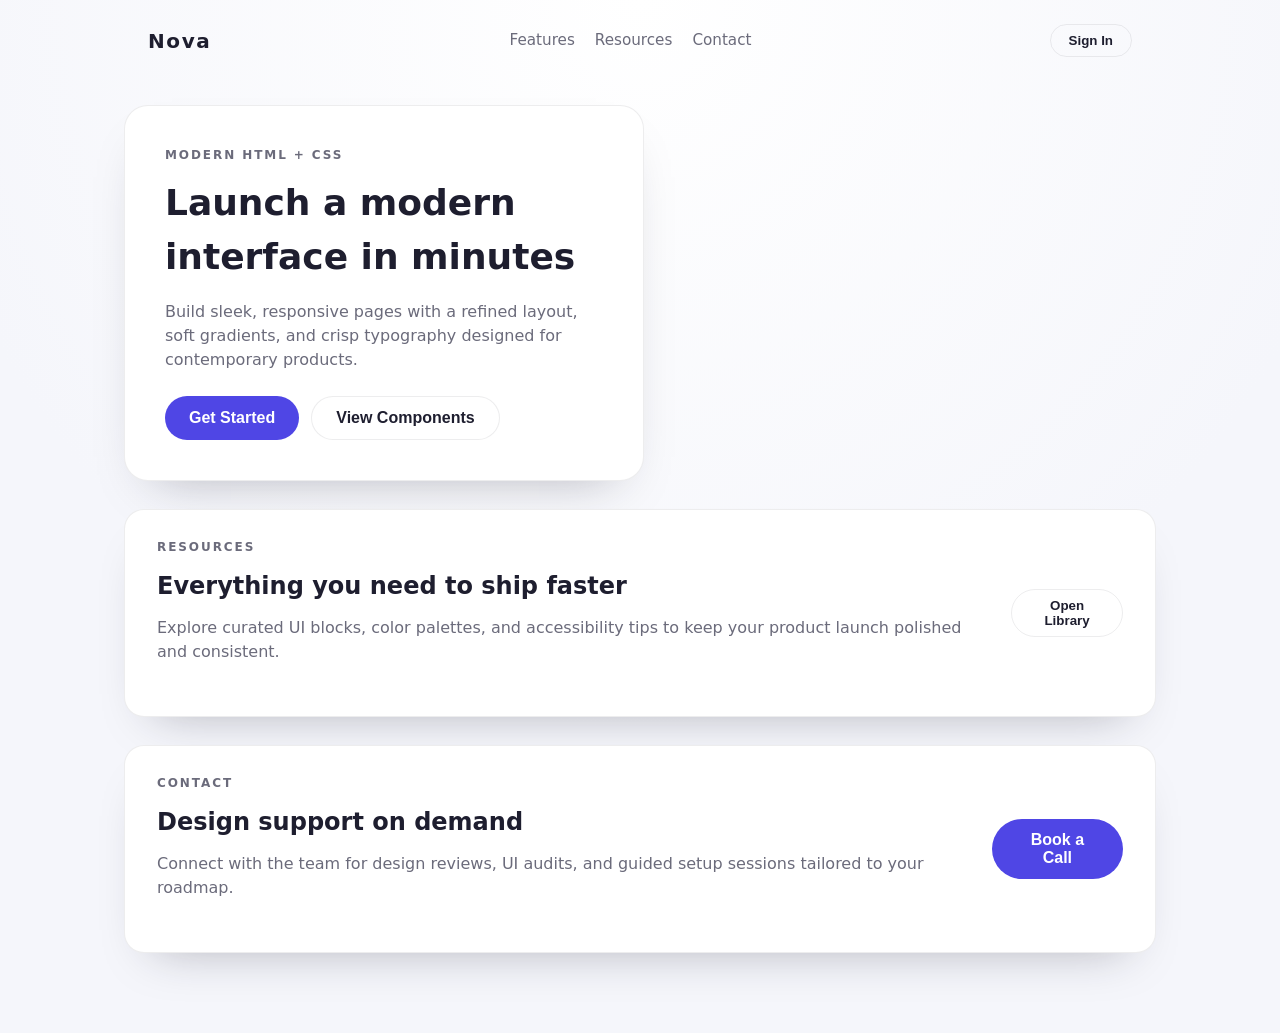
==== index.html @ 377377a6 "Add content sections for preview" ====
<!doctype html>
<html lang="en">
  <head>
    <meta charset="utf-8" />
    <meta name="viewport" content="width=device-width, initial-scale=1" />
    <title>Simple Starter</title>
    <link rel="stylesheet" href="styles.css" />
  </head>
  <body>
    <header class="site-header">
      <div class="logo">Nova</div>
      <nav class="nav-links">
        <a href="#features">Features</a>
        <a href="#resources">Resources</a>
        <a href="#contact">Contact</a>
      </nav>
      <button class="ghost">Sign In</button>
    </header>
    <main class="page">
      <section class="card hero" id="features">
        <p class="eyebrow">Modern HTML + CSS</p>
        <h1>Launch a modern interface in minutes</h1>
        <p>
          Build sleek, responsive pages with a refined layout, soft gradients,
          and crisp typography designed for contemporary products.
        </p>
        <div class="actions">
          <button class="primary">Get Started</button>
          <button class="secondary">View Components</button>
        </div>
      </section>
      <section class="panel" id="resources">
        <div>
          <p class="eyebrow">Resources</p>
          <h2>Everything you need to ship faster</h2>
          <p>
            Explore curated UI blocks, color palettes, and accessibility tips
            to keep your product launch polished and consistent.
          </p>
        </div>
        <button class="ghost">Open Library</button>
      </section>
      <section class="panel" id="contact">
        <div>
          <p class="eyebrow">Contact</p>
          <h2>Design support on demand</h2>
          <p>
            Connect with the team for design reviews, UI audits, and guided
            setup sessions tailored to your roadmap.
          </p>
        </div>
        <button class="primary">Book a Call</button>
      </section>
    </main>
  </body>
</html>
---- styles.css ----
:root {
  color-scheme: light;
  font-family: "Inter", "Segoe UI", system-ui, sans-serif;
  line-height: 1.5;
  font-weight: 400;
  --page-bg: #f5f6fb;
  --card-bg: #ffffff;
  --text-color: #1e1e2f;
  --muted-color: #6b6b7b;
  --accent-color: #4f46e5;
  --accent-hover: #4338ca;
  --border-color: rgba(30, 30, 47, 0.08);
  --shadow: 0 24px 50px -30px rgba(30, 30, 47, 0.35);
}

* {
  box-sizing: border-box;
  margin: 0;
  padding: 0;
}

body {
  min-height: 100vh;
  background: radial-gradient(circle at top, #ffffff 0%, var(--page-bg) 60%);
  color: var(--text-color);
}

.site-header {
  display: flex;
  align-items: center;
  justify-content: space-between;
  gap: 24px;
  padding: 24px 48px 0;
  max-width: 1080px;
  margin: 0 auto;
}

.logo {
  font-size: 1.25rem;
  font-weight: 700;
  letter-spacing: 0.08em;
}

.nav-links {
  display: flex;
  gap: 20px;
  font-size: 0.95rem;
  color: var(--muted-color);
}

.nav-links a {
  text-decoration: none;
  color: inherit;
  font-weight: 500;
  position: relative;
}

.nav-links a::after {
  content: "";
  position: absolute;
  left: 0;
  bottom: -6px;
  width: 0;
  height: 2px;
  background: var(--accent-color);
  transition: width 0.2s ease;
}

.nav-links a:hover::after,
.nav-links a:focus-visible::after {
  width: 100%;
}

.ghost {
  border: 1px solid var(--border-color);
  background: transparent;
  color: var(--text-color);
  padding: 8px 18px;
  border-radius: 999px;
  font-weight: 600;
  cursor: pointer;
}

.page {
  min-height: calc(100vh - 96px);
  display: flex;
  flex-direction: column;
  gap: 28px;
  max-width: 1080px;
  margin: 0 auto;
  padding: 48px 24px 80px;
}

.card {
  max-width: 520px;
  background: var(--card-bg);
  border-radius: 24px;
  padding: 40px;
  box-shadow: var(--shadow);
  text-align: left;
  border: 1px solid var(--border-color);
}

.hero {
  width: min(100%, 620px);
}

.eyebrow {
  text-transform: uppercase;
  letter-spacing: 0.16em;
  font-size: 0.75rem;
  font-weight: 600;
  color: var(--muted-color);
  margin-bottom: 12px;
}

h1 {
  font-size: 2.25rem;
  margin-bottom: 16px;
}

p {
  color: var(--muted-color);
  margin-bottom: 24px;
  font-size: 1rem;
}

.actions {
  display: flex;
  flex-wrap: wrap;
  gap: 12px;
}

.primary {
  border: none;
  background: var(--accent-color);
  color: #fff;
  font-size: 1rem;
  font-weight: 600;
  padding: 12px 24px;
  border-radius: 999px;
  cursor: pointer;
  transition: transform 0.2s ease, background 0.2s ease;
}

.primary:hover {
  background: var(--accent-hover);
  transform: translateY(-1px);
}

.primary:focus-visible {
  outline: 3px solid rgba(79, 70, 229, 0.3);
  outline-offset: 2px;
}

.secondary {
  border: 1px solid var(--border-color);
  background: #fff;
  color: var(--text-color);
  font-size: 1rem;
  font-weight: 600;
  padding: 12px 24px;
  border-radius: 999px;
  cursor: pointer;
}

.panel {
  border: 1px solid var(--border-color);
  border-radius: 20px;
  padding: 28px 32px;
  background: #ffffff;
  display: flex;
  align-items: center;
  justify-content: space-between;
  gap: 24px;
  box-shadow: var(--shadow);
}

.panel h2 {
  font-size: 1.5rem;
  margin-bottom: 12px;
}

@media (max-width: 720px) {
  .site-header {
    flex-direction: column;
    align-items: flex-start;
    padding: 24px;
  }

  .nav-links {
    flex-wrap: wrap;
  }

  .panel {
    flex-direction: column;
    align-items: flex-start;
  }
}
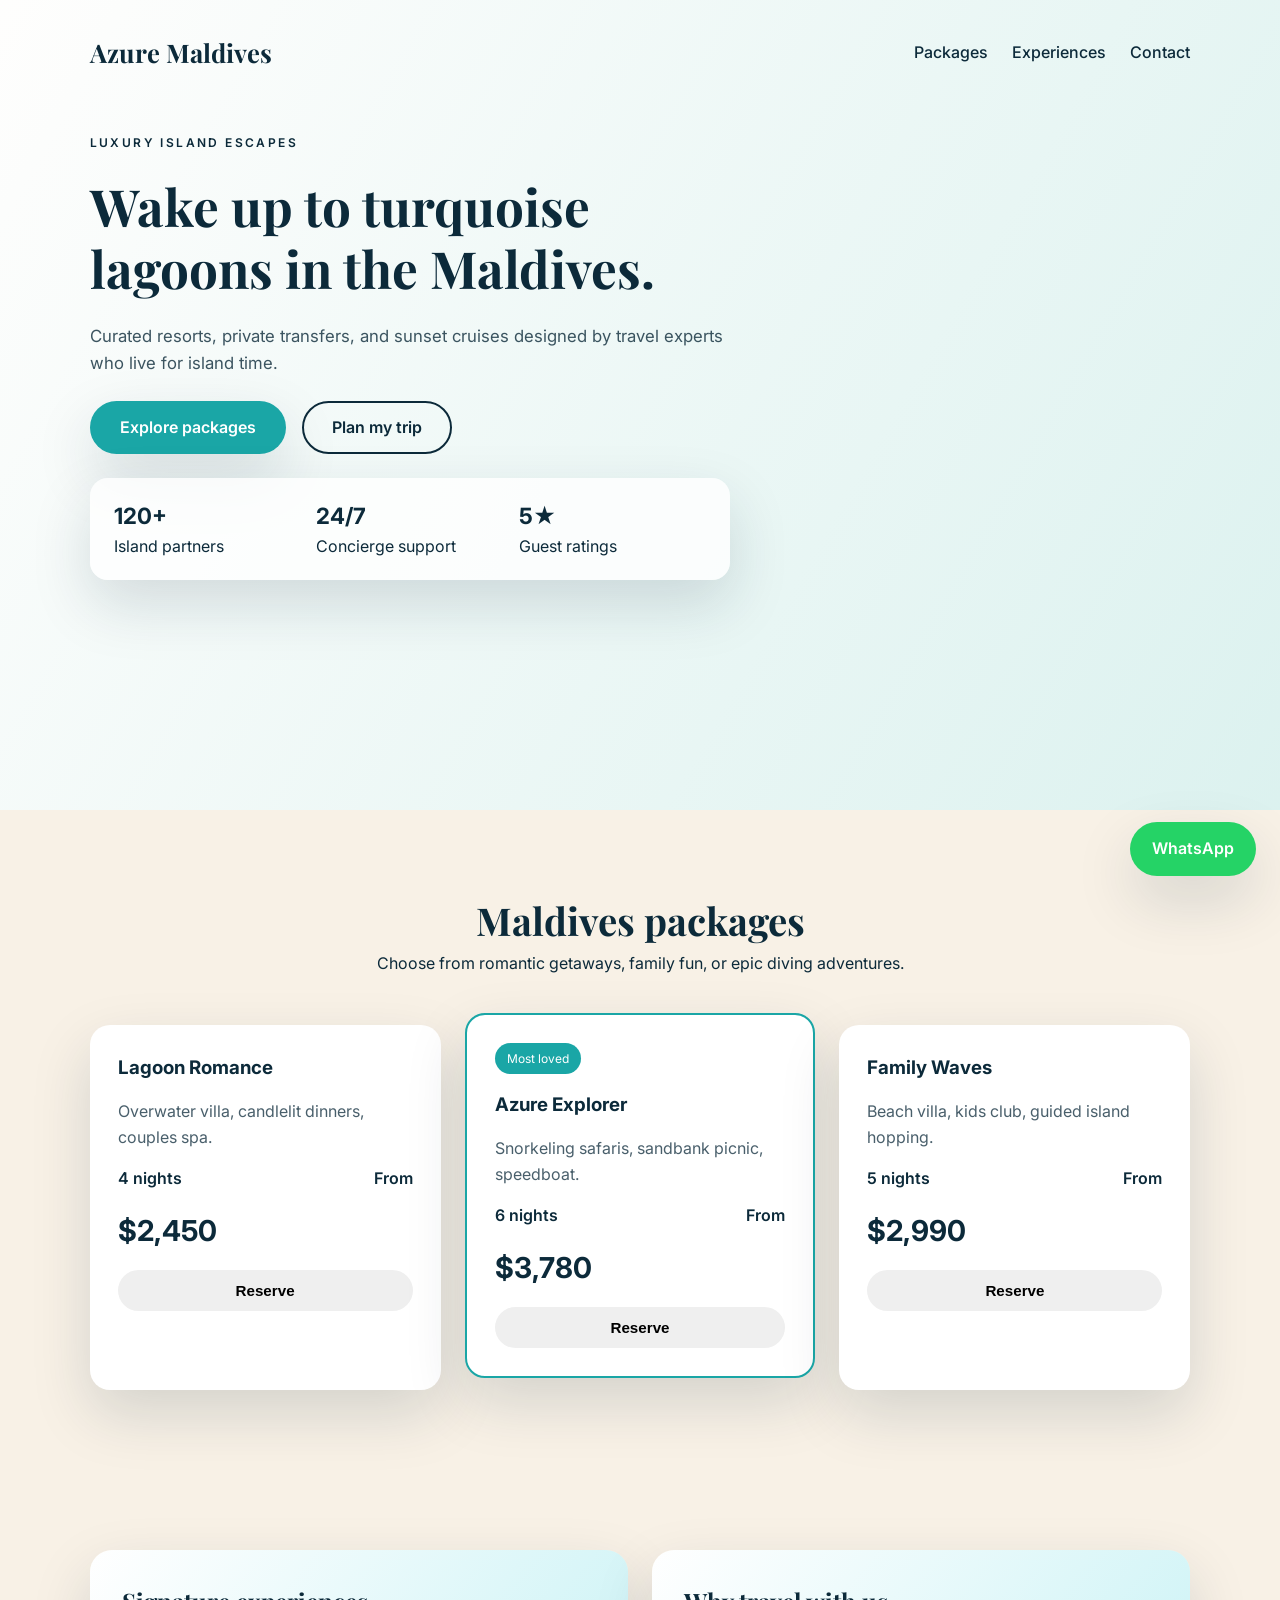
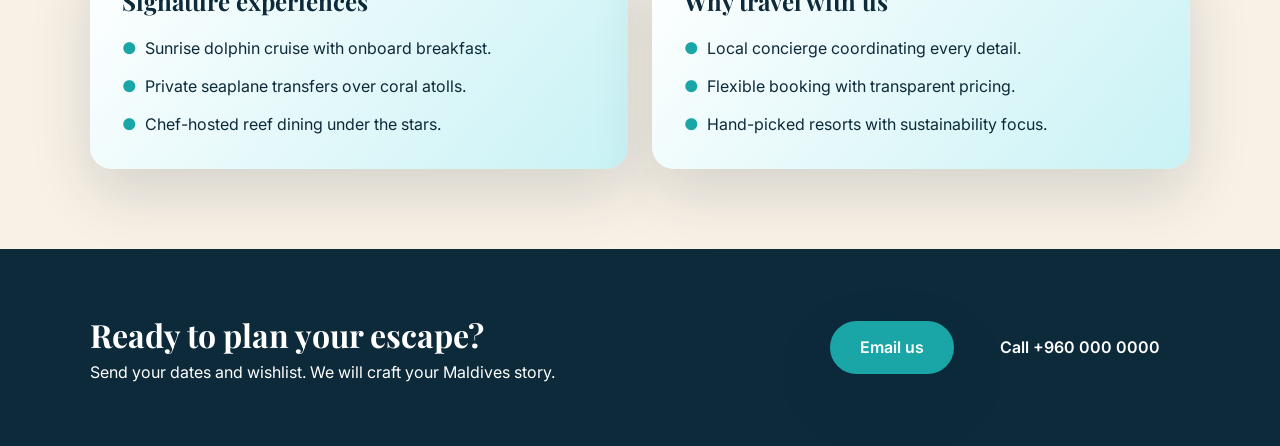
==== commit fea70b35: "Add Maldives travel landing page" ====
--- a/index.html
+++ b/index.html
@@ -1,56 +1,135 @@
 <!doctype html>
 <html lang="en">
   <head>
-    <meta charset="utf-8" />
-    <meta name="viewport" content="width=device-width, initial-scale=1" />
-    <title>Simple Starter</title>
-    <link rel="stylesheet" href="styles.css" />
+    <meta charset="UTF-8" />
+    <meta name="viewport" content="width=device-width, initial-scale=1.0" />
+    <title>Azure Maldives Travel</title>
+    <link rel="stylesheet" href="style.css" />
+    <link rel="preconnect" href="https://fonts.googleapis.com" />
+    <link rel="preconnect" href="https://fonts.gstatic.com" crossorigin />
+    <link
+      href="https://fonts.googleapis.com/css2?family=Playfair+Display:wght@500;600;700&family=Inter:wght@300;400;500;600&display=swap"
+      rel="stylesheet"
+    />
   </head>
   <body>
-    <header class="site-header">
-      <div class="logo">Nova</div>
-      <nav class="nav-links">
-        <a href="#features">Features</a>
-        <a href="#resources">Resources</a>
-        <a href="#contact">Contact</a>
+    <header class="hero">
+      <nav class="nav">
+        <div class="brand">Azure Maldives</div>
+        <div class="nav-links">
+          <a href="#packages">Packages</a>
+          <a href="#experiences">Experiences</a>
+          <a href="#contact">Contact</a>
+        </div>
       </nav>
-      <button class="ghost">Sign In</button>
+      <div class="hero-content">
+        <p class="eyebrow">Luxury island escapes</p>
+        <h1>Wake up to turquoise lagoons in the Maldives.</h1>
+        <p class="hero-copy">
+          Curated resorts, private transfers, and sunset cruises designed by travel
+          experts who live for island time.
+        </p>
+        <div class="hero-actions">
+          <a class="button primary" href="#packages">Explore packages</a>
+          <a class="button ghost" href="#contact">Plan my trip</a>
+        </div>
+        <div class="hero-highlights">
+          <div>
+            <span>120+</span>
+            <p>Island partners</p>
+          </div>
+          <div>
+            <span>24/7</span>
+            <p>Concierge support</p>
+          </div>
+          <div>
+            <span>5★</span>
+            <p>Guest ratings</p>
+          </div>
+        </div>
+      </div>
     </header>
-    <main class="page">
-      <section class="card hero" id="features">
-        <p class="eyebrow">Modern HTML + CSS</p>
-        <h1>Launch a modern interface in minutes</h1>
-        <p>
-          Build sleek, responsive pages with a refined layout, soft gradients,
-          and crisp typography designed for contemporary products.
-        </p>
-        <div class="actions">
-          <button class="primary">Get Started</button>
-          <button class="secondary">View Components</button>
+
+    <main>
+      <section id="packages" class="section packages">
+        <div class="section-heading">
+          <h2>Maldives packages</h2>
+          <p>Choose from romantic getaways, family fun, or epic diving adventures.</p>
+        </div>
+        <div class="package-grid">
+          <article class="package-card">
+            <h3>Lagoon Romance</h3>
+            <p class="package-desc">Overwater villa, candlelit dinners, couples spa.</p>
+            <div class="package-meta">
+              <span>4 nights</span>
+              <span>From</span>
+            </div>
+            <div class="package-price">$2,450</div>
+            <button class="button small">Reserve</button>
+          </article>
+          <article class="package-card featured">
+            <div class="badge">Most loved</div>
+            <h3>Azure Explorer</h3>
+            <p class="package-desc">Snorkeling safaris, sandbank picnic, speedboat.</p>
+            <div class="package-meta">
+              <span>6 nights</span>
+              <span>From</span>
+            </div>
+            <div class="package-price">$3,780</div>
+            <button class="button small">Reserve</button>
+          </article>
+          <article class="package-card">
+            <h3>Family Waves</h3>
+            <p class="package-desc">Beach villa, kids club, guided island hopping.</p>
+            <div class="package-meta">
+              <span>5 nights</span>
+              <span>From</span>
+            </div>
+            <div class="package-price">$2,990</div>
+            <button class="button small">Reserve</button>
+          </article>
         </div>
       </section>
-      <section class="panel" id="resources">
-        <div>
-          <p class="eyebrow">Resources</p>
-          <h2>Everything you need to ship faster</h2>
-          <p>
-            Explore curated UI blocks, color palettes, and accessibility tips
-            to keep your product launch polished and consistent.
-          </p>
+
+      <section id="experiences" class="section experiences">
+        <div class="experience-card">
+          <h2>Signature experiences</h2>
+          <ul>
+            <li>Sunrise dolphin cruise with onboard breakfast.</li>
+            <li>Private seaplane transfers over coral atolls.</li>
+            <li>Chef-hosted reef dining under the stars.</li>
+          </ul>
         </div>
-        <button class="ghost">Open Library</button>
-      </section>
-      <section class="panel" id="contact">
-        <div>
-          <p class="eyebrow">Contact</p>
-          <h2>Design support on demand</h2>
-          <p>
-            Connect with the team for design reviews, UI audits, and guided
-            setup sessions tailored to your roadmap.
-          </p>
+        <div class="experience-card">
+          <h2>Why travel with us</h2>
+          <ul>
+            <li>Local concierge coordinating every detail.</li>
+            <li>Flexible booking with transparent pricing.</li>
+            <li>Hand-picked resorts with sustainability focus.</li>
+          </ul>
         </div>
-        <button class="primary">Book a Call</button>
       </section>
     </main>
+
+    <footer id="contact" class="footer">
+      <div>
+        <h2>Ready to plan your escape?</h2>
+        <p>Send your dates and wishlist. We will craft your Maldives story.</p>
+      </div>
+      <div class="footer-actions">
+        <a class="button primary" href="mailto:hello@azuremaldives.com">Email us</a>
+        <a class="button ghost" href="tel:+9600000000">Call +960 000 0000</a>
+      </div>
+    </footer>
+
+    <a
+      class="whatsapp"
+      href="https://wa.me/9600000000"
+      target="_blank"
+      rel="noreferrer"
+      aria-label="Chat on WhatsApp"
+    >
+      WhatsApp
+    </a>
   </body>
 </html>
--- a/style.css
+++ b/style.css
@@ -0,0 +1,296 @@
+:root {
+  color-scheme: light;
+  --navy: #0c2a3a;
+  --teal: #1aa6a6;
+  --aqua: #c9f2f5;
+  --sand: #f8f1e6;
+  --white: #ffffff;
+  --shadow: 0 24px 60px rgba(12, 42, 58, 0.15);
+}
+
+* {
+  box-sizing: border-box;
+  margin: 0;
+  padding: 0;
+}
+
+body {
+  font-family: "Inter", system-ui, sans-serif;
+  color: var(--navy);
+  background: var(--sand);
+  line-height: 1.6;
+}
+
+a {
+  color: inherit;
+  text-decoration: none;
+}
+
+.hero {
+  min-height: 90vh;
+  padding: 32px 7vw 80px;
+  background: linear-gradient(120deg, rgba(255, 255, 255, 0.92), rgba(201, 242, 245, 0.6)),
+    url("https://images.unsplash.com/photo-1507525428034-b723cf961d3e?auto=format&fit=crop&w=1600&q=80")
+      center/cover;
+  display: flex;
+  flex-direction: column;
+  gap: 60px;
+}
+
+.nav {
+  display: flex;
+  justify-content: space-between;
+  align-items: center;
+  flex-wrap: wrap;
+  gap: 16px;
+}
+
+.brand {
+  font-family: "Playfair Display", serif;
+  font-weight: 700;
+  font-size: 1.6rem;
+}
+
+.nav-links {
+  display: flex;
+  gap: 24px;
+  font-weight: 500;
+}
+
+.hero-content {
+  max-width: 640px;
+  display: flex;
+  flex-direction: column;
+  gap: 24px;
+}
+
+.eyebrow {
+  text-transform: uppercase;
+  letter-spacing: 0.2em;
+  font-size: 0.75rem;
+  font-weight: 600;
+}
+
+.hero h1 {
+  font-family: "Playfair Display", serif;
+  font-size: clamp(2.4rem, 4vw, 3.8rem);
+  line-height: 1.2;
+}
+
+.hero-copy {
+  font-size: 1.05rem;
+  color: rgba(12, 42, 58, 0.8);
+}
+
+.hero-actions {
+  display: flex;
+  gap: 16px;
+  flex-wrap: wrap;
+}
+
+.button {
+  display: inline-flex;
+  align-items: center;
+  justify-content: center;
+  border-radius: 999px;
+  padding: 12px 28px;
+  font-weight: 600;
+  border: 2px solid transparent;
+  transition: transform 0.2s ease, box-shadow 0.2s ease;
+}
+
+.button.primary {
+  background: var(--teal);
+  color: var(--white);
+  box-shadow: var(--shadow);
+}
+
+.button.ghost {
+  border-color: var(--navy);
+}
+
+.button.small {
+  padding: 10px 22px;
+  font-size: 0.95rem;
+}
+
+.button:hover {
+  transform: translateY(-2px);
+  box-shadow: 0 12px 24px rgba(12, 42, 58, 0.18);
+}
+
+.hero-highlights {
+  display: grid;
+  grid-template-columns: repeat(auto-fit, minmax(140px, 1fr));
+  gap: 16px;
+  background: rgba(255, 255, 255, 0.8);
+  padding: 20px 24px;
+  border-radius: 18px;
+  box-shadow: var(--shadow);
+}
+
+.hero-highlights span {
+  font-weight: 700;
+  font-size: 1.4rem;
+}
+
+.section {
+  padding: 80px 7vw;
+}
+
+.section-heading {
+  text-align: center;
+  max-width: 720px;
+  margin: 0 auto 48px;
+}
+
+.section-heading h2 {
+  font-family: "Playfair Display", serif;
+  font-size: clamp(2rem, 3vw, 2.8rem);
+}
+
+.package-grid {
+  display: grid;
+  grid-template-columns: repeat(auto-fit, minmax(230px, 1fr));
+  gap: 24px;
+}
+
+.package-card {
+  background: var(--white);
+  border-radius: 20px;
+  padding: 28px;
+  box-shadow: var(--shadow);
+  display: flex;
+  flex-direction: column;
+  gap: 16px;
+  position: relative;
+}
+
+.package-card.featured {
+  border: 2px solid var(--teal);
+  transform: translateY(-12px);
+}
+
+.badge {
+  background: var(--teal);
+  color: var(--white);
+  padding: 6px 12px;
+  border-radius: 999px;
+  font-size: 0.75rem;
+  width: fit-content;
+}
+
+.package-desc {
+  color: rgba(12, 42, 58, 0.75);
+}
+
+.package-meta {
+  display: flex;
+  justify-content: space-between;
+  font-weight: 600;
+}
+
+.package-price {
+  font-size: 1.8rem;
+  font-weight: 700;
+}
+
+.experiences {
+  display: grid;
+  grid-template-columns: repeat(auto-fit, minmax(260px, 1fr));
+  gap: 24px;
+}
+
+.experience-card {
+  background: linear-gradient(130deg, var(--white), var(--aqua));
+  border-radius: 22px;
+  padding: 32px;
+  box-shadow: var(--shadow);
+}
+
+.experience-card h2 {
+  font-family: "Playfair Display", serif;
+  margin-bottom: 16px;
+}
+
+.experience-card ul {
+  list-style: none;
+  display: grid;
+  gap: 12px;
+}
+
+.experience-card li::before {
+  content: "●";
+  color: var(--teal);
+  margin-right: 8px;
+}
+
+.footer {
+  padding: 60px 7vw;
+  background: var(--navy);
+  color: var(--white);
+  display: flex;
+  align-items: center;
+  justify-content: space-between;
+  flex-wrap: wrap;
+  gap: 24px;
+}
+
+.footer h2 {
+  font-family: "Playfair Display", serif;
+  font-size: 2rem;
+}
+
+.footer-actions {
+  display: flex;
+  gap: 16px;
+  flex-wrap: wrap;
+}
+
+.whatsapp {
+  position: fixed;
+  right: 24px;
+  bottom: 24px;
+  background: #25d366;
+  color: var(--white);
+  padding: 14px 22px;
+  border-radius: 999px;
+  font-weight: 600;
+  box-shadow: var(--shadow);
+}
+
+@media (max-width: 900px) {
+  .hero {
+    padding-top: 24px;
+  }
+
+  .nav-links {
+    width: 100%;
+    justify-content: center;
+  }
+
+  .package-card.featured {
+    transform: none;
+  }
+}
+
+@media (max-width: 600px) {
+  .hero {
+    min-height: auto;
+    gap: 40px;
+  }
+
+  .nav {
+    flex-direction: column;
+  }
+
+  .hero-highlights {
+    grid-template-columns: 1fr;
+    text-align: center;
+  }
+
+  .footer {
+    text-align: center;
+    flex-direction: column;
+  }
+}
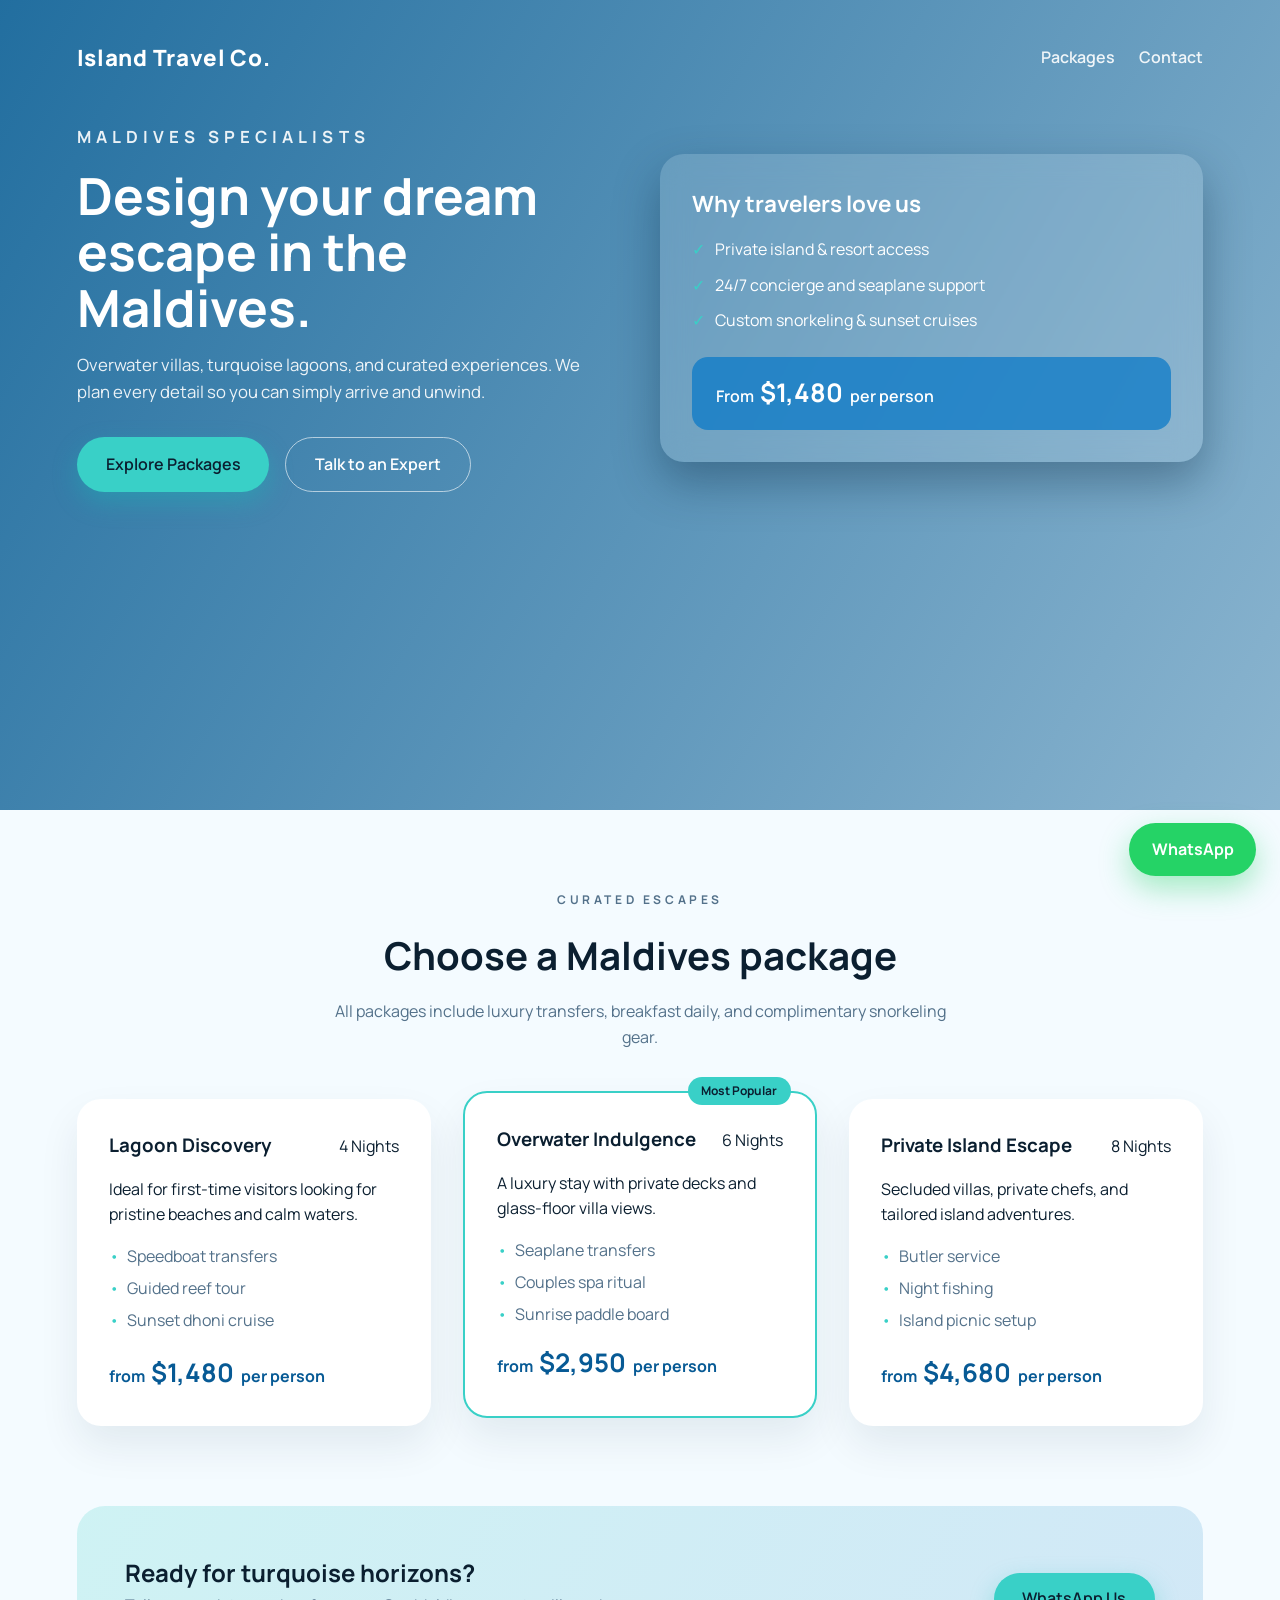
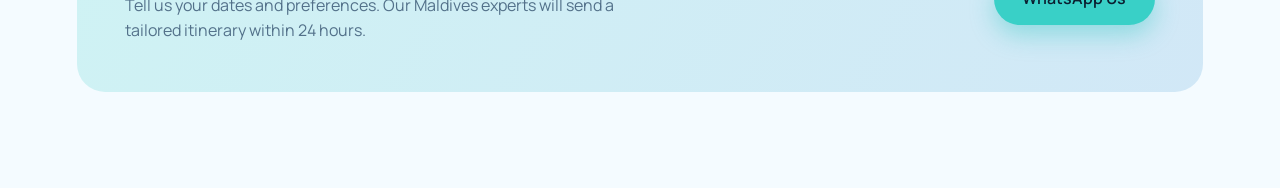
==== commit 633a1ded: "Add Maldives travel landing page" ====
--- a/index.html
+++ b/index.html
@@ -1,134 +1,137 @@
-<!doctype html>
+<!DOCTYPE html>
 <html lang="en">
   <head>
     <meta charset="UTF-8" />
     <meta name="viewport" content="width=device-width, initial-scale=1.0" />
-    <title>Azure Maldives Travel</title>
+    <title>Maldives Escape | Island Travel Co.</title>
     <link rel="stylesheet" href="style.css" />
     <link rel="preconnect" href="https://fonts.googleapis.com" />
     <link rel="preconnect" href="https://fonts.gstatic.com" crossorigin />
     <link
-      href="https://fonts.googleapis.com/css2?family=Playfair+Display:wght@500;600;700&family=Inter:wght@300;400;500;600&display=swap"
+      href="https://fonts.googleapis.com/css2?family=Manrope:wght@300;400;600;700;800&display=swap"
       rel="stylesheet"
     />
   </head>
   <body>
     <header class="hero">
       <nav class="nav">
-        <div class="brand">Azure Maldives</div>
+        <div class="logo">Island Travel Co.</div>
         <div class="nav-links">
           <a href="#packages">Packages</a>
-          <a href="#experiences">Experiences</a>
           <a href="#contact">Contact</a>
         </div>
       </nav>
+
       <div class="hero-content">
-        <p class="eyebrow">Luxury island escapes</p>
-        <h1>Wake up to turquoise lagoons in the Maldives.</h1>
-        <p class="hero-copy">
-          Curated resorts, private transfers, and sunset cruises designed by travel
-          experts who live for island time.
-        </p>
-        <div class="hero-actions">
-          <a class="button primary" href="#packages">Explore packages</a>
-          <a class="button ghost" href="#contact">Plan my trip</a>
+        <div class="hero-text">
+          <p class="eyebrow">Maldives Specialists</p>
+          <h1>Design your dream escape in the Maldives.</h1>
+          <p>
+            Overwater villas, turquoise lagoons, and curated experiences. We plan every detail
+            so you can simply arrive and unwind.
+          </p>
+          <div class="hero-actions">
+            <a class="primary-btn" href="#packages">Explore Packages</a>
+            <a class="ghost-btn" href="#contact">Talk to an Expert</a>
+          </div>
         </div>
-        <div class="hero-highlights">
-          <div>
-            <span>120+</span>
-            <p>Island partners</p>
-          </div>
-          <div>
-            <span>24/7</span>
-            <p>Concierge support</p>
-          </div>
-          <div>
-            <span>5★</span>
-            <p>Guest ratings</p>
+        <div class="hero-card">
+          <h3>Why travelers love us</h3>
+          <ul>
+            <li>Private island &amp; resort access</li>
+            <li>24/7 concierge and seaplane support</li>
+            <li>Custom snorkeling &amp; sunset cruises</li>
+          </ul>
+          <div class="card-highlight">
+            <span>From</span>
+            <strong>$1,480</strong>
+            <span>per person</span>
           </div>
         </div>
       </div>
     </header>
 
     <main>
-      <section id="packages" class="section packages">
+      <section id="packages" class="packages">
         <div class="section-heading">
-          <h2>Maldives packages</h2>
-          <p>Choose from romantic getaways, family fun, or epic diving adventures.</p>
+          <p class="eyebrow">Curated Escapes</p>
+          <h2>Choose a Maldives package</h2>
+          <p>
+            All packages include luxury transfers, breakfast daily, and complimentary snorkeling
+            gear.
+          </p>
         </div>
         <div class="package-grid">
           <article class="package-card">
-            <h3>Lagoon Romance</h3>
-            <p class="package-desc">Overwater villa, candlelit dinners, couples spa.</p>
-            <div class="package-meta">
-              <span>4 nights</span>
-              <span>From</span>
+            <div class="package-header">
+              <h3>Lagoon Discovery</h3>
+              <span>4 Nights</span>
             </div>
-            <div class="package-price">$2,450</div>
-            <button class="button small">Reserve</button>
+            <p>Ideal for first-time visitors looking for pristine beaches and calm waters.</p>
+            <ul>
+              <li>Speedboat transfers</li>
+              <li>Guided reef tour</li>
+              <li>Sunset dhoni cruise</li>
+            </ul>
+            <div class="package-price">
+              <span>from</span>
+              <strong>$1,480</strong>
+              <span>per person</span>
+            </div>
           </article>
           <article class="package-card featured">
-            <div class="badge">Most loved</div>
-            <h3>Azure Explorer</h3>
-            <p class="package-desc">Snorkeling safaris, sandbank picnic, speedboat.</p>
-            <div class="package-meta">
-              <span>6 nights</span>
-              <span>From</span>
+            <div class="badge">Most Popular</div>
+            <div class="package-header">
+              <h3>Overwater Indulgence</h3>
+              <span>6 Nights</span>
             </div>
-            <div class="package-price">$3,780</div>
-            <button class="button small">Reserve</button>
+            <p>A luxury stay with private decks and glass-floor villa views.</p>
+            <ul>
+              <li>Seaplane transfers</li>
+              <li>Couples spa ritual</li>
+              <li>Sunrise paddle board</li>
+            </ul>
+            <div class="package-price">
+              <span>from</span>
+              <strong>$2,950</strong>
+              <span>per person</span>
+            </div>
           </article>
           <article class="package-card">
-            <h3>Family Waves</h3>
-            <p class="package-desc">Beach villa, kids club, guided island hopping.</p>
-            <div class="package-meta">
-              <span>5 nights</span>
-              <span>From</span>
+            <div class="package-header">
+              <h3>Private Island Escape</h3>
+              <span>8 Nights</span>
             </div>
-            <div class="package-price">$2,990</div>
-            <button class="button small">Reserve</button>
+            <p>Secluded villas, private chefs, and tailored island adventures.</p>
+            <ul>
+              <li>Butler service</li>
+              <li>Night fishing</li>
+              <li>Island picnic setup</li>
+            </ul>
+            <div class="package-price">
+              <span>from</span>
+              <strong>$4,680</strong>
+              <span>per person</span>
+            </div>
           </article>
         </div>
       </section>
 
-      <section id="experiences" class="section experiences">
-        <div class="experience-card">
-          <h2>Signature experiences</h2>
-          <ul>
-            <li>Sunrise dolphin cruise with onboard breakfast.</li>
-            <li>Private seaplane transfers over coral atolls.</li>
-            <li>Chef-hosted reef dining under the stars.</li>
-          </ul>
+      <section id="contact" class="cta">
+        <div>
+          <h2>Ready for turquoise horizons?</h2>
+          <p>
+            Tell us your dates and preferences. Our Maldives experts will send a tailored itinerary
+            within 24 hours.
+          </p>
         </div>
-        <div class="experience-card">
-          <h2>Why travel with us</h2>
-          <ul>
-            <li>Local concierge coordinating every detail.</li>
-            <li>Flexible booking with transparent pricing.</li>
-            <li>Hand-picked resorts with sustainability focus.</li>
-          </ul>
-        </div>
+        <a class="primary-btn" href="https://wa.me/15551234567" target="_blank" rel="noreferrer">
+          WhatsApp Us
+        </a>
       </section>
     </main>
 
-    <footer id="contact" class="footer">
-      <div>
-        <h2>Ready to plan your escape?</h2>
-        <p>Send your dates and wishlist. We will craft your Maldives story.</p>
-      </div>
-      <div class="footer-actions">
-        <a class="button primary" href="mailto:hello@azuremaldives.com">Email us</a>
-        <a class="button ghost" href="tel:+9600000000">Call +960 000 0000</a>
-      </div>
-    </footer>
-
-    <a
-      class="whatsapp"
-      href="https://wa.me/9600000000"
-      target="_blank"
-      rel="noreferrer"
-      aria-label="Chat on WhatsApp"
-    >
+    <a class="whatsapp" href="https://wa.me/15551234567" target="_blank" rel="noreferrer">
       WhatsApp
     </a>
   </body>
--- a/style.css
+++ b/style.css
@@ -1,11 +1,11 @@
 :root {
-  color-scheme: light;
-  --navy: #0c2a3a;
-  --teal: #1aa6a6;
-  --aqua: #c9f2f5;
-  --sand: #f8f1e6;
+  --primary: #0c7ac7;
+  --primary-dark: #075a95;
+  --accent: #39d0c7;
+  --light: #f4fbff;
+  --text: #0b1f30;
+  --muted: #53718a;
   --white: #ffffff;
-  --shadow: 0 24px 60px rgba(12, 42, 58, 0.15);
 }
 
 * {
@@ -15,282 +15,312 @@
 }
 
 body {
-  font-family: "Inter", system-ui, sans-serif;
-  color: var(--navy);
-  background: var(--sand);
+  font-family: "Manrope", sans-serif;
+  color: var(--text);
+  background: var(--light);
   line-height: 1.6;
 }
 
 a {
+  text-decoration: none;
   color: inherit;
-  text-decoration: none;
 }
 
 .hero {
   min-height: 90vh;
-  padding: 32px 7vw 80px;
-  background: linear-gradient(120deg, rgba(255, 255, 255, 0.92), rgba(201, 242, 245, 0.6)),
+  padding: 2.5rem 6vw 5rem;
+  background: linear-gradient(120deg, rgba(11, 95, 149, 0.9), rgba(11, 95, 149, 0.45)),
     url("https://images.unsplash.com/photo-1507525428034-b723cf961d3e?auto=format&fit=crop&w=1600&q=80")
-      center/cover;
+      center/cover no-repeat;
+  color: var(--white);
   display: flex;
   flex-direction: column;
-  gap: 60px;
+  gap: 3rem;
 }
 
 .nav {
   display: flex;
+  align-items: center;
   justify-content: space-between;
+}
+
+.logo {
+  font-weight: 800;
+  font-size: 1.4rem;
+  letter-spacing: 0.03em;
+}
+
+.nav-links {
+  display: flex;
+  gap: 1.5rem;
+  font-weight: 600;
+}
+
+.nav-links a {
+  color: var(--white);
+  opacity: 0.9;
+}
+
+.nav-links a:hover {
+  opacity: 1;
+}
+
+.hero-content {
+  display: grid;
+  gap: 2.5rem;
+  grid-template-columns: repeat(auto-fit, minmax(260px, 1fr));
   align-items: center;
-  flex-wrap: wrap;
-  gap: 16px;
-}
-
-.brand {
-  font-family: "Playfair Display", serif;
-  font-weight: 700;
-  font-size: 1.6rem;
-}
-
-.nav-links {
-  display: flex;
-  gap: 24px;
-  font-weight: 500;
-}
-
-.hero-content {
-  max-width: 640px;
-  display: flex;
-  flex-direction: column;
-  gap: 24px;
+}
+
+.hero-text h1 {
+  font-size: clamp(2.6rem, 4vw, 3.6rem);
+  line-height: 1.1;
+  margin-bottom: 1rem;
+}
+
+.hero-text p {
+  max-width: 520px;
+  font-size: 1.05rem;
+  color: rgba(255, 255, 255, 0.9);
 }
 
 .eyebrow {
   text-transform: uppercase;
-  letter-spacing: 0.2em;
+  letter-spacing: 0.3em;
   font-size: 0.75rem;
+  font-weight: 700;
+  color: var(--accent);
+  margin-bottom: 1rem;
+}
+
+.hero-actions {
+  display: flex;
+  gap: 1rem;
+  margin-top: 2rem;
+  flex-wrap: wrap;
+}
+
+.primary-btn,
+.ghost-btn {
+  padding: 0.85rem 1.8rem;
+  border-radius: 999px;
   font-weight: 600;
-}
-
-.hero h1 {
-  font-family: "Playfair Display", serif;
-  font-size: clamp(2.4rem, 4vw, 3.8rem);
-  line-height: 1.2;
-}
-
-.hero-copy {
-  font-size: 1.05rem;
-  color: rgba(12, 42, 58, 0.8);
-}
-
-.hero-actions {
-  display: flex;
-  gap: 16px;
-  flex-wrap: wrap;
-}
-
-.button {
+  transition: transform 0.2s ease, box-shadow 0.2s ease;
   display: inline-flex;
   align-items: center;
   justify-content: center;
-  border-radius: 999px;
-  padding: 12px 28px;
+}
+
+.primary-btn {
+  background: var(--accent);
+  color: var(--text);
+  box-shadow: 0 10px 25px rgba(19, 193, 182, 0.35);
+}
+
+.primary-btn:hover {
+  transform: translateY(-2px);
+}
+
+.ghost-btn {
+  border: 1px solid rgba(255, 255, 255, 0.6);
+  color: var(--white);
+}
+
+.hero-card {
+  background: rgba(255, 255, 255, 0.14);
+  border-radius: 24px;
+  padding: 2rem;
+  backdrop-filter: blur(14px);
+  box-shadow: 0 20px 45px rgba(6, 35, 56, 0.35);
+}
+
+.hero-card h3 {
+  font-size: 1.4rem;
+  margin-bottom: 1rem;
+}
+
+.hero-card ul {
+  list-style: none;
+  display: grid;
+  gap: 0.6rem;
+  margin-bottom: 1.5rem;
+}
+
+.hero-card li::before {
+  content: "✓";
+  color: var(--accent);
+  margin-right: 0.6rem;
+}
+
+.card-highlight {
+  background: rgba(12, 122, 199, 0.75);
+  padding: 1rem 1.5rem;
+  border-radius: 16px;
+  display: flex;
+  align-items: baseline;
+  gap: 0.4rem;
   font-weight: 600;
-  border: 2px solid transparent;
-  transition: transform 0.2s ease, box-shadow 0.2s ease;
-}
-
-.button.primary {
-  background: var(--teal);
-  color: var(--white);
-  box-shadow: var(--shadow);
-}
-
-.button.ghost {
-  border-color: var(--navy);
-}
-
-.button.small {
-  padding: 10px 22px;
-  font-size: 0.95rem;
-}
-
-.button:hover {
-  transform: translateY(-2px);
-  box-shadow: 0 12px 24px rgba(12, 42, 58, 0.18);
-}
-
-.hero-highlights {
-  display: grid;
-  grid-template-columns: repeat(auto-fit, minmax(140px, 1fr));
-  gap: 16px;
-  background: rgba(255, 255, 255, 0.8);
-  padding: 20px 24px;
-  border-radius: 18px;
-  box-shadow: var(--shadow);
-}
-
-.hero-highlights span {
-  font-weight: 700;
-  font-size: 1.4rem;
-}
-
-.section {
-  padding: 80px 7vw;
+}
+
+.card-highlight strong {
+  font-size: 1.6rem;
+}
+
+main {
+  padding: 5rem 6vw 6rem;
 }
 
 .section-heading {
   text-align: center;
-  max-width: 720px;
-  margin: 0 auto 48px;
+  max-width: 640px;
+  margin: 0 auto 3rem;
 }
 
 .section-heading h2 {
-  font-family: "Playfair Display", serif;
-  font-size: clamp(2rem, 3vw, 2.8rem);
+  font-size: clamp(2rem, 3vw, 2.6rem);
+  margin-bottom: 0.8rem;
+}
+
+.section-heading p {
+  color: var(--muted);
+}
+
+.packages {
+  margin-bottom: 5rem;
 }
 
 .package-grid {
   display: grid;
-  grid-template-columns: repeat(auto-fit, minmax(230px, 1fr));
-  gap: 24px;
+  gap: 2rem;
+  grid-template-columns: repeat(auto-fit, minmax(240px, 1fr));
 }
 
 .package-card {
   background: var(--white);
-  border-radius: 20px;
-  padding: 28px;
-  box-shadow: var(--shadow);
+  border-radius: 24px;
+  padding: 2rem;
+  box-shadow: 0 20px 40px rgba(10, 42, 65, 0.08);
   display: flex;
   flex-direction: column;
-  gap: 16px;
+  gap: 1rem;
   position: relative;
 }
 
 .package-card.featured {
-  border: 2px solid var(--teal);
-  transform: translateY(-12px);
+  border: 2px solid var(--accent);
+  transform: translateY(-8px);
 }
 
 .badge {
-  background: var(--teal);
-  color: var(--white);
-  padding: 6px 12px;
+  position: absolute;
+  top: -16px;
+  right: 24px;
+  background: var(--accent);
+  color: var(--text);
+  padding: 0.3rem 0.85rem;
   border-radius: 999px;
   font-size: 0.75rem;
-  width: fit-content;
-}
-
-.package-desc {
-  color: rgba(12, 42, 58, 0.75);
-}
-
-.package-meta {
+  font-weight: 700;
+}
+
+.package-header {
   display: flex;
   justify-content: space-between;
-  font-weight: 600;
+  align-items: baseline;
+  gap: 1rem;
+}
+
+.package-card ul {
+  list-style: none;
+  color: var(--muted);
+  display: grid;
+  gap: 0.4rem;
+}
+
+.package-card li::before {
+  content: "•";
+  color: var(--accent);
+  margin-right: 0.5rem;
 }
 
 .package-price {
-  font-size: 1.8rem;
+  margin-top: auto;
   font-weight: 700;
-}
-
-.experiences {
-  display: grid;
-  grid-template-columns: repeat(auto-fit, minmax(260px, 1fr));
-  gap: 24px;
-}
-
-.experience-card {
-  background: linear-gradient(130deg, var(--white), var(--aqua));
-  border-radius: 22px;
-  padding: 32px;
-  box-shadow: var(--shadow);
-}
-
-.experience-card h2 {
-  font-family: "Playfair Display", serif;
-  margin-bottom: 16px;
-}
-
-.experience-card ul {
-  list-style: none;
-  display: grid;
-  gap: 12px;
-}
-
-.experience-card li::before {
-  content: "●";
-  color: var(--teal);
-  margin-right: 8px;
-}
-
-.footer {
-  padding: 60px 7vw;
-  background: var(--navy);
-  color: var(--white);
+  display: flex;
+  align-items: baseline;
+  gap: 0.4rem;
+  color: var(--primary-dark);
+}
+
+.package-price strong {
+  font-size: 1.6rem;
+}
+
+.cta {
+  background: linear-gradient(120deg, rgba(57, 208, 199, 0.2), rgba(12, 122, 199, 0.15));
+  border-radius: 28px;
+  padding: 3rem;
   display: flex;
   align-items: center;
   justify-content: space-between;
   flex-wrap: wrap;
-  gap: 24px;
-}
-
-.footer h2 {
-  font-family: "Playfair Display", serif;
-  font-size: 2rem;
-}
-
-.footer-actions {
-  display: flex;
-  gap: 16px;
-  flex-wrap: wrap;
+  gap: 2rem;
+}
+
+.cta p {
+  color: var(--muted);
+  max-width: 520px;
 }
 
 .whatsapp {
   position: fixed;
+  bottom: 24px;
   right: 24px;
-  bottom: 24px;
   background: #25d366;
   color: var(--white);
-  padding: 14px 22px;
+  padding: 0.85rem 1.4rem;
   border-radius: 999px;
-  font-weight: 600;
-  box-shadow: var(--shadow);
-}
-
-@media (max-width: 900px) {
-  .hero {
-    padding-top: 24px;
-  }
-
-  .nav-links {
-    width: 100%;
-    justify-content: center;
-  }
-
-  .package-card.featured {
-    transform: none;
-  }
-}
-
-@media (max-width: 600px) {
-  .hero {
-    min-height: auto;
-    gap: 40px;
-  }
-
+  font-weight: 700;
+  box-shadow: 0 12px 30px rgba(37, 211, 102, 0.4);
+}
+
+@media (max-width: 768px) {
   .nav {
     flex-direction: column;
-  }
-
-  .hero-highlights {
-    grid-template-columns: 1fr;
-    text-align: center;
-  }
-
-  .footer {
-    text-align: center;
+    gap: 1rem;
+  }
+
+  .nav-links {
+    flex-wrap: wrap;
+    justify-content: center;
+  }
+
+  .hero {
+    padding: 2rem 6vw 4rem;
+  }
+
+  .hero-card {
+    padding: 1.5rem;
+  }
+
+  .cta {
+    padding: 2.5rem;
+  }
+}
+
+@media (max-width: 540px) {
+  .hero-actions {
     flex-direction: column;
-  }
-}
+    align-items: flex-start;
+  }
+
+  .primary-btn,
+  .ghost-btn {
+    width: 100%;
+  }
+
+  .whatsapp {
+    right: 16px;
+    bottom: 16px;
+  }
+}
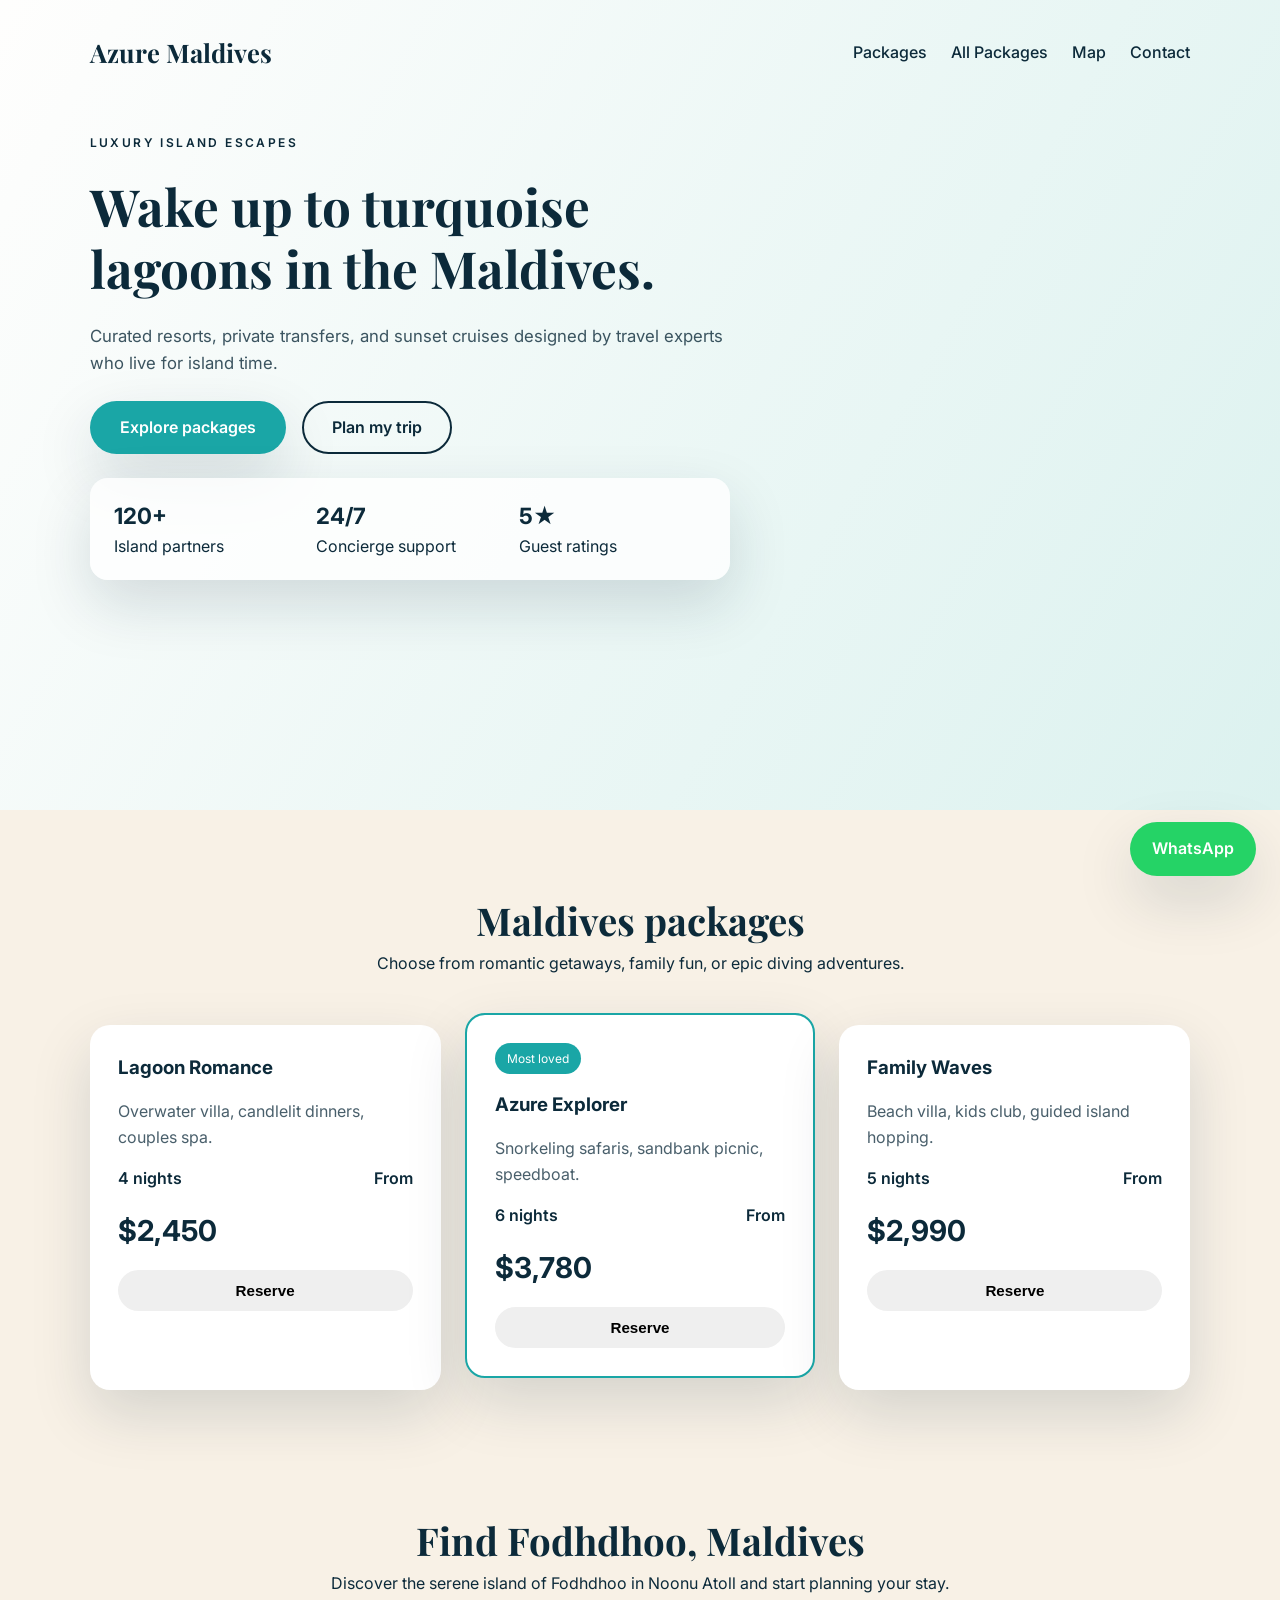
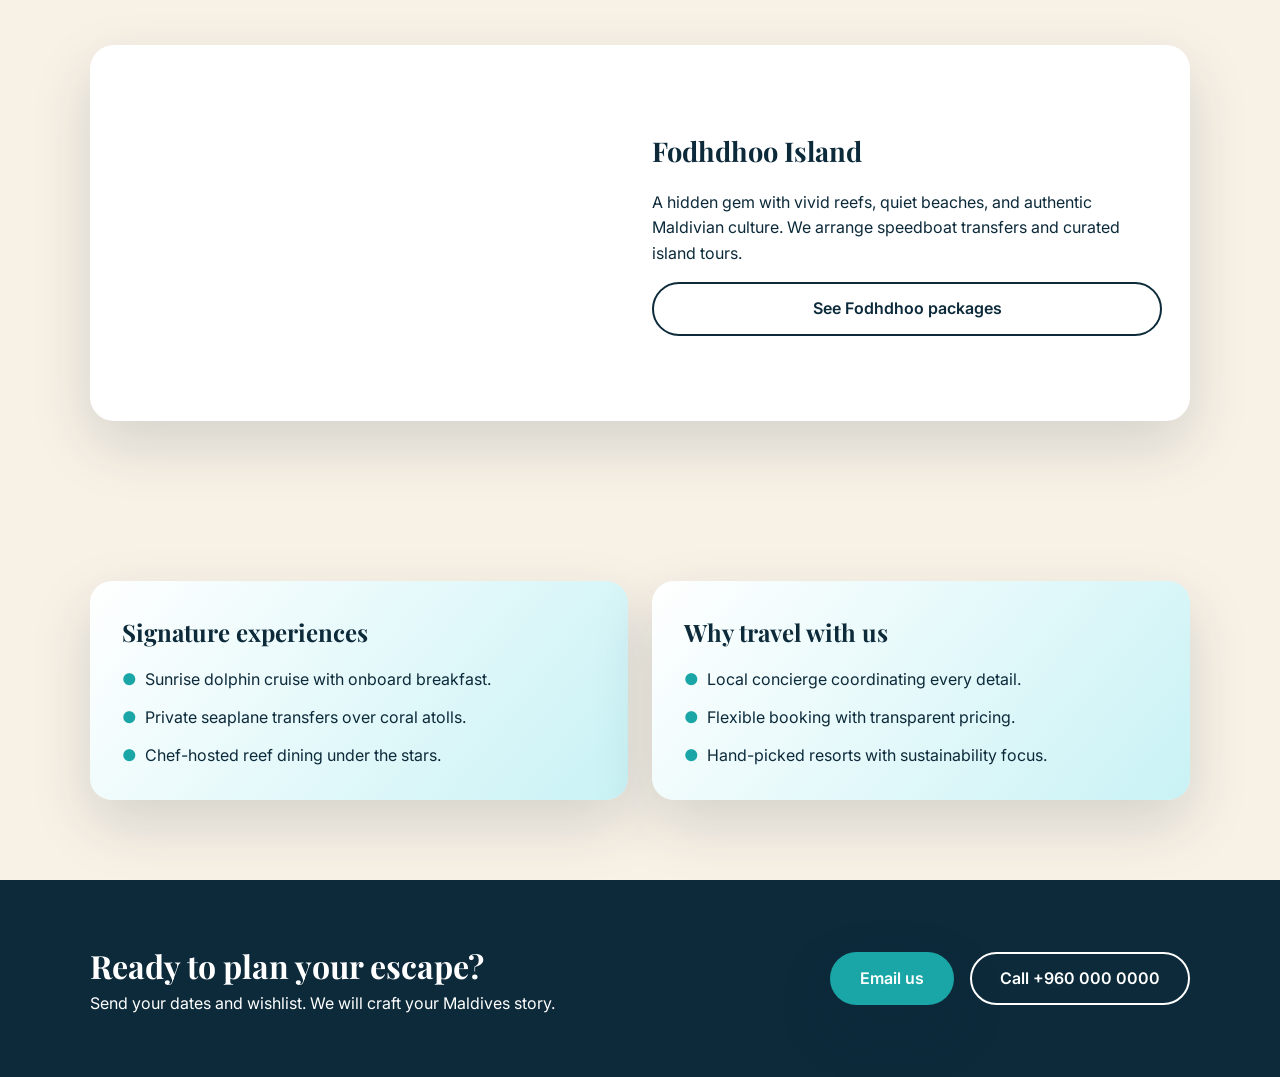
==== commit 434e5921: "Add packages page and map section" ====
--- a/index.html
+++ b/index.html
@@ -1,137 +1,161 @@
-<!DOCTYPE html>
+<!doctype html>
 <html lang="en">
   <head>
     <meta charset="UTF-8" />
     <meta name="viewport" content="width=device-width, initial-scale=1.0" />
-    <title>Maldives Escape | Island Travel Co.</title>
+    <title>Azure Maldives Travel</title>
     <link rel="stylesheet" href="style.css" />
     <link rel="preconnect" href="https://fonts.googleapis.com" />
     <link rel="preconnect" href="https://fonts.gstatic.com" crossorigin />
     <link
-      href="https://fonts.googleapis.com/css2?family=Manrope:wght@300;400;600;700;800&display=swap"
+      href="https://fonts.googleapis.com/css2?family=Playfair+Display:wght@500;600;700&family=Inter:wght@300;400;500;600&display=swap"
       rel="stylesheet"
     />
   </head>
   <body>
     <header class="hero">
       <nav class="nav">
-        <div class="logo">Island Travel Co.</div>
+        <div class="brand">Azure Maldives</div>
         <div class="nav-links">
           <a href="#packages">Packages</a>
+          <a href="packages.html">All Packages</a>
+          <a href="#map">Map</a>
           <a href="#contact">Contact</a>
         </div>
       </nav>
-
       <div class="hero-content">
-        <div class="hero-text">
-          <p class="eyebrow">Maldives Specialists</p>
-          <h1>Design your dream escape in the Maldives.</h1>
-          <p>
-            Overwater villas, turquoise lagoons, and curated experiences. We plan every detail
-            so you can simply arrive and unwind.
-          </p>
-          <div class="hero-actions">
-            <a class="primary-btn" href="#packages">Explore Packages</a>
-            <a class="ghost-btn" href="#contact">Talk to an Expert</a>
+        <p class="eyebrow">Luxury island escapes</p>
+        <h1>Wake up to turquoise lagoons in the Maldives.</h1>
+        <p class="hero-copy">
+          Curated resorts, private transfers, and sunset cruises designed by travel
+          experts who live for island time.
+        </p>
+        <div class="hero-actions">
+          <a class="button primary" href="#packages">Explore packages</a>
+          <a class="button ghost" href="#contact">Plan my trip</a>
+        </div>
+        <div class="hero-highlights">
+          <div>
+            <span>120+</span>
+            <p>Island partners</p>
           </div>
-        </div>
-        <div class="hero-card">
-          <h3>Why travelers love us</h3>
-          <ul>
-            <li>Private island &amp; resort access</li>
-            <li>24/7 concierge and seaplane support</li>
-            <li>Custom snorkeling &amp; sunset cruises</li>
-          </ul>
-          <div class="card-highlight">
-            <span>From</span>
-            <strong>$1,480</strong>
-            <span>per person</span>
+          <div>
+            <span>24/7</span>
+            <p>Concierge support</p>
+          </div>
+          <div>
+            <span>5★</span>
+            <p>Guest ratings</p>
           </div>
         </div>
       </div>
     </header>
 
     <main>
-      <section id="packages" class="packages">
+      <section id="packages" class="section packages">
         <div class="section-heading">
-          <p class="eyebrow">Curated Escapes</p>
-          <h2>Choose a Maldives package</h2>
-          <p>
-            All packages include luxury transfers, breakfast daily, and complimentary snorkeling
-            gear.
-          </p>
+          <h2>Maldives packages</h2>
+          <p>Choose from romantic getaways, family fun, or epic diving adventures.</p>
         </div>
         <div class="package-grid">
           <article class="package-card">
-            <div class="package-header">
-              <h3>Lagoon Discovery</h3>
-              <span>4 Nights</span>
+            <h3>Lagoon Romance</h3>
+            <p class="package-desc">Overwater villa, candlelit dinners, couples spa.</p>
+            <div class="package-meta">
+              <span>4 nights</span>
+              <span>From</span>
             </div>
-            <p>Ideal for first-time visitors looking for pristine beaches and calm waters.</p>
-            <ul>
-              <li>Speedboat transfers</li>
-              <li>Guided reef tour</li>
-              <li>Sunset dhoni cruise</li>
-            </ul>
-            <div class="package-price">
-              <span>from</span>
-              <strong>$1,480</strong>
-              <span>per person</span>
-            </div>
+            <div class="package-price">$2,450</div>
+            <button class="button small">Reserve</button>
           </article>
           <article class="package-card featured">
-            <div class="badge">Most Popular</div>
-            <div class="package-header">
-              <h3>Overwater Indulgence</h3>
-              <span>6 Nights</span>
+            <div class="badge">Most loved</div>
+            <h3>Azure Explorer</h3>
+            <p class="package-desc">Snorkeling safaris, sandbank picnic, speedboat.</p>
+            <div class="package-meta">
+              <span>6 nights</span>
+              <span>From</span>
             </div>
-            <p>A luxury stay with private decks and glass-floor villa views.</p>
-            <ul>
-              <li>Seaplane transfers</li>
-              <li>Couples spa ritual</li>
-              <li>Sunrise paddle board</li>
-            </ul>
-            <div class="package-price">
-              <span>from</span>
-              <strong>$2,950</strong>
-              <span>per person</span>
-            </div>
+            <div class="package-price">$3,780</div>
+            <button class="button small">Reserve</button>
           </article>
           <article class="package-card">
-            <div class="package-header">
-              <h3>Private Island Escape</h3>
-              <span>8 Nights</span>
+            <h3>Family Waves</h3>
+            <p class="package-desc">Beach villa, kids club, guided island hopping.</p>
+            <div class="package-meta">
+              <span>5 nights</span>
+              <span>From</span>
             </div>
-            <p>Secluded villas, private chefs, and tailored island adventures.</p>
-            <ul>
-              <li>Butler service</li>
-              <li>Night fishing</li>
-              <li>Island picnic setup</li>
-            </ul>
-            <div class="package-price">
-              <span>from</span>
-              <strong>$4,680</strong>
-              <span>per person</span>
-            </div>
+            <div class="package-price">$2,990</div>
+            <button class="button small">Reserve</button>
           </article>
         </div>
       </section>
 
-      <section id="contact" class="cta">
-        <div>
-          <h2>Ready for turquoise horizons?</h2>
+      <section id="map" class="section map-section">
+        <div class="section-heading">
+          <h2>Find Fodhdhoo, Maldives</h2>
           <p>
-            Tell us your dates and preferences. Our Maldives experts will send a tailored itinerary
-            within 24 hours.
+            Discover the serene island of Fodhdhoo in Noonu Atoll and start planning
+            your stay.
           </p>
         </div>
-        <a class="primary-btn" href="https://wa.me/15551234567" target="_blank" rel="noreferrer">
-          WhatsApp Us
-        </a>
+        <div class="map-card">
+          <iframe
+            title="Map of Fodhdhoo, Maldives"
+            src="https://www.google.com/maps?q=Fodhdhoo%20Maldives&output=embed"
+            loading="lazy"
+            referrerpolicy="no-referrer-when-downgrade"
+          ></iframe>
+          <div class="map-details">
+            <h3>Fodhdhoo Island</h3>
+            <p>
+              A hidden gem with vivid reefs, quiet beaches, and authentic Maldivian
+              culture. We arrange speedboat transfers and curated island tours.
+            </p>
+            <a class="button ghost" href="packages.html">See Fodhdhoo packages</a>
+          </div>
+        </div>
+      </section>
+
+      <section id="experiences" class="section experiences">
+        <div class="experience-card">
+          <h2>Signature experiences</h2>
+          <ul>
+            <li>Sunrise dolphin cruise with onboard breakfast.</li>
+            <li>Private seaplane transfers over coral atolls.</li>
+            <li>Chef-hosted reef dining under the stars.</li>
+          </ul>
+        </div>
+        <div class="experience-card">
+          <h2>Why travel with us</h2>
+          <ul>
+            <li>Local concierge coordinating every detail.</li>
+            <li>Flexible booking with transparent pricing.</li>
+            <li>Hand-picked resorts with sustainability focus.</li>
+          </ul>
+        </div>
       </section>
     </main>
 
-    <a class="whatsapp" href="https://wa.me/15551234567" target="_blank" rel="noreferrer">
+    <footer id="contact" class="footer">
+      <div>
+        <h2>Ready to plan your escape?</h2>
+        <p>Send your dates and wishlist. We will craft your Maldives story.</p>
+      </div>
+      <div class="footer-actions">
+        <a class="button primary" href="mailto:hello@azuremaldives.com">Email us</a>
+        <a class="button ghost" href="tel:+9600000000">Call +960 000 0000</a>
+      </div>
+    </footer>
+
+    <a
+      class="whatsapp"
+      href="https://wa.me/9600000000"
+      target="_blank"
+      rel="noreferrer"
+      aria-label="Chat on WhatsApp"
+    >
       WhatsApp
     </a>
   </body>
--- a/style.css
+++ b/style.css
@@ -1,11 +1,11 @@
 :root {
-  --primary: #0c7ac7;
-  --primary-dark: #075a95;
-  --accent: #39d0c7;
-  --light: #f4fbff;
-  --text: #0b1f30;
-  --muted: #53718a;
+  color-scheme: light;
+  --navy: #0c2a3a;
+  --teal: #1aa6a6;
+  --aqua: #c9f2f5;
+  --sand: #f8f1e6;
   --white: #ffffff;
+  --shadow: 0 24px 60px rgba(12, 42, 58, 0.15);
 }
 
 * {
@@ -15,312 +15,352 @@
 }
 
 body {
-  font-family: "Manrope", sans-serif;
-  color: var(--text);
-  background: var(--light);
+  font-family: "Inter", system-ui, sans-serif;
+  color: var(--navy);
+  background: var(--sand);
   line-height: 1.6;
 }
 
 a {
+  color: inherit;
   text-decoration: none;
-  color: inherit;
 }
 
 .hero {
   min-height: 90vh;
-  padding: 2.5rem 6vw 5rem;
-  background: linear-gradient(120deg, rgba(11, 95, 149, 0.9), rgba(11, 95, 149, 0.45)),
+  padding: 32px 7vw 80px;
+  background: linear-gradient(120deg, rgba(255, 255, 255, 0.92), rgba(201, 242, 245, 0.6)),
     url("https://images.unsplash.com/photo-1507525428034-b723cf961d3e?auto=format&fit=crop&w=1600&q=80")
-      center/cover no-repeat;
-  color: var(--white);
+      center/cover;
   display: flex;
   flex-direction: column;
-  gap: 3rem;
+  gap: 60px;
+}
+
+.page-hero {
+  padding: 32px 7vw 70px;
+  background: linear-gradient(140deg, rgba(12, 42, 58, 0.85), rgba(26, 166, 166, 0.65)),
+    url("https://images.unsplash.com/photo-1500375592092-40eb2168fd21?auto=format&fit=crop&w=1600&q=80")
+      center/cover;
+  color: var(--white);
+}
+
+.page-hero-content {
+  max-width: 600px;
+  margin-top: 48px;
+  display: grid;
+  gap: 16px;
+}
+
+.page-hero h1 {
+  font-family: "Playfair Display", serif;
+  font-size: clamp(2.4rem, 4vw, 3.6rem);
 }
 
 .nav {
   display: flex;
+  justify-content: space-between;
   align-items: center;
-  justify-content: space-between;
-}
-
-.logo {
-  font-weight: 800;
-  font-size: 1.4rem;
-  letter-spacing: 0.03em;
+  flex-wrap: wrap;
+  gap: 16px;
+}
+
+.brand {
+  font-family: "Playfair Display", serif;
+  font-weight: 700;
+  font-size: 1.6rem;
 }
 
 .nav-links {
   display: flex;
-  gap: 1.5rem;
-  font-weight: 600;
-}
-
-.nav-links a {
-  color: var(--white);
-  opacity: 0.9;
-}
-
-.nav-links a:hover {
-  opacity: 1;
+  gap: 24px;
+  font-weight: 500;
 }
 
 .hero-content {
-  display: grid;
-  gap: 2.5rem;
-  grid-template-columns: repeat(auto-fit, minmax(260px, 1fr));
-  align-items: center;
-}
-
-.hero-text h1 {
-  font-size: clamp(2.6rem, 4vw, 3.6rem);
-  line-height: 1.1;
-  margin-bottom: 1rem;
-}
-
-.hero-text p {
-  max-width: 520px;
-  font-size: 1.05rem;
-  color: rgba(255, 255, 255, 0.9);
+  max-width: 640px;
+  display: flex;
+  flex-direction: column;
+  gap: 24px;
 }
 
 .eyebrow {
   text-transform: uppercase;
-  letter-spacing: 0.3em;
+  letter-spacing: 0.2em;
   font-size: 0.75rem;
-  font-weight: 700;
-  color: var(--accent);
-  margin-bottom: 1rem;
+  font-weight: 600;
+}
+
+.hero h1 {
+  font-family: "Playfair Display", serif;
+  font-size: clamp(2.4rem, 4vw, 3.8rem);
+  line-height: 1.2;
+}
+
+.hero-copy {
+  font-size: 1.05rem;
+  color: rgba(12, 42, 58, 0.8);
 }
 
 .hero-actions {
   display: flex;
-  gap: 1rem;
-  margin-top: 2rem;
+  gap: 16px;
   flex-wrap: wrap;
 }
 
-.primary-btn,
-.ghost-btn {
-  padding: 0.85rem 1.8rem;
-  border-radius: 999px;
-  font-weight: 600;
-  transition: transform 0.2s ease, box-shadow 0.2s ease;
+.button {
   display: inline-flex;
   align-items: center;
   justify-content: center;
-}
-
-.primary-btn {
-  background: var(--accent);
-  color: var(--text);
-  box-shadow: 0 10px 25px rgba(19, 193, 182, 0.35);
-}
-
-.primary-btn:hover {
+  border-radius: 999px;
+  padding: 12px 28px;
+  font-weight: 600;
+  border: 2px solid transparent;
+  transition: transform 0.2s ease, box-shadow 0.2s ease;
+}
+
+.button.primary {
+  background: var(--teal);
+  color: var(--white);
+  box-shadow: var(--shadow);
+}
+
+.button.ghost {
+  border-color: currentcolor;
+}
+
+.button.small {
+  padding: 10px 22px;
+  font-size: 0.95rem;
+}
+
+.button:hover {
   transform: translateY(-2px);
-}
-
-.ghost-btn {
-  border: 1px solid rgba(255, 255, 255, 0.6);
-  color: var(--white);
-}
-
-.hero-card {
-  background: rgba(255, 255, 255, 0.14);
-  border-radius: 24px;
-  padding: 2rem;
-  backdrop-filter: blur(14px);
-  box-shadow: 0 20px 45px rgba(6, 35, 56, 0.35);
-}
-
-.hero-card h3 {
+  box-shadow: 0 12px 24px rgba(12, 42, 58, 0.18);
+}
+
+.hero-highlights {
+  display: grid;
+  grid-template-columns: repeat(auto-fit, minmax(140px, 1fr));
+  gap: 16px;
+  background: rgba(255, 255, 255, 0.8);
+  padding: 20px 24px;
+  border-radius: 18px;
+  box-shadow: var(--shadow);
+}
+
+.hero-highlights span {
+  font-weight: 700;
   font-size: 1.4rem;
-  margin-bottom: 1rem;
-}
-
-.hero-card ul {
-  list-style: none;
-  display: grid;
-  gap: 0.6rem;
-  margin-bottom: 1.5rem;
-}
-
-.hero-card li::before {
-  content: "✓";
-  color: var(--accent);
-  margin-right: 0.6rem;
-}
-
-.card-highlight {
-  background: rgba(12, 122, 199, 0.75);
-  padding: 1rem 1.5rem;
-  border-radius: 16px;
-  display: flex;
-  align-items: baseline;
-  gap: 0.4rem;
-  font-weight: 600;
-}
-
-.card-highlight strong {
-  font-size: 1.6rem;
-}
-
-main {
-  padding: 5rem 6vw 6rem;
+}
+
+.section {
+  padding: 80px 7vw;
 }
 
 .section-heading {
   text-align: center;
-  max-width: 640px;
-  margin: 0 auto 3rem;
+  max-width: 720px;
+  margin: 0 auto 48px;
 }
 
 .section-heading h2 {
-  font-size: clamp(2rem, 3vw, 2.6rem);
-  margin-bottom: 0.8rem;
-}
-
-.section-heading p {
-  color: var(--muted);
-}
-
-.packages {
-  margin-bottom: 5rem;
+  font-family: "Playfair Display", serif;
+  font-size: clamp(2rem, 3vw, 2.8rem);
 }
 
 .package-grid {
   display: grid;
-  gap: 2rem;
-  grid-template-columns: repeat(auto-fit, minmax(240px, 1fr));
+  grid-template-columns: repeat(auto-fit, minmax(230px, 1fr));
+  gap: 24px;
 }
 
 .package-card {
   background: var(--white);
-  border-radius: 24px;
-  padding: 2rem;
-  box-shadow: 0 20px 40px rgba(10, 42, 65, 0.08);
+  border-radius: 20px;
+  padding: 28px;
+  box-shadow: var(--shadow);
   display: flex;
   flex-direction: column;
-  gap: 1rem;
+  gap: 16px;
   position: relative;
 }
 
 .package-card.featured {
-  border: 2px solid var(--accent);
-  transform: translateY(-8px);
+  border: 2px solid var(--teal);
+  transform: translateY(-12px);
 }
 
 .badge {
-  position: absolute;
-  top: -16px;
-  right: 24px;
-  background: var(--accent);
-  color: var(--text);
-  padding: 0.3rem 0.85rem;
+  background: var(--teal);
+  color: var(--white);
+  padding: 6px 12px;
   border-radius: 999px;
   font-size: 0.75rem;
+  width: fit-content;
+}
+
+.package-desc {
+  color: rgba(12, 42, 58, 0.75);
+}
+
+.package-meta {
+  display: flex;
+  justify-content: space-between;
+  font-weight: 600;
+}
+
+.package-price {
+  font-size: 1.8rem;
   font-weight: 700;
 }
 
-.package-header {
-  display: flex;
-  justify-content: space-between;
-  align-items: baseline;
-  gap: 1rem;
-}
-
-.package-card ul {
+.package-list {
   list-style: none;
-  color: var(--muted);
-  display: grid;
-  gap: 0.4rem;
-}
-
-.package-card li::before {
+  display: grid;
+  gap: 8px;
+  color: rgba(12, 42, 58, 0.75);
+  margin-top: 4px;
+}
+
+.package-list li::before {
   content: "•";
-  color: var(--accent);
-  margin-right: 0.5rem;
-}
-
-.package-price {
-  margin-top: auto;
-  font-weight: 700;
-  display: flex;
-  align-items: baseline;
-  gap: 0.4rem;
-  color: var(--primary-dark);
-}
-
-.package-price strong {
-  font-size: 1.6rem;
-}
-
-.cta {
-  background: linear-gradient(120deg, rgba(57, 208, 199, 0.2), rgba(12, 122, 199, 0.15));
-  border-radius: 28px;
-  padding: 3rem;
+  color: var(--teal);
+  margin-right: 8px;
+}
+
+.map-section {
+  padding-top: 40px;
+}
+
+.map-card {
+  display: grid;
+  grid-template-columns: repeat(auto-fit, minmax(260px, 1fr));
+  gap: 24px;
+  background: var(--white);
+  border-radius: 24px;
+  padding: 28px;
+  box-shadow: var(--shadow);
+  align-items: center;
+}
+
+.map-card iframe {
+  width: 100%;
+  min-height: 320px;
+  border: 0;
+  border-radius: 18px;
+}
+
+.map-details {
+  display: grid;
+  gap: 16px;
+}
+
+.map-details h3 {
+  font-family: "Playfair Display", serif;
+  font-size: 1.7rem;
+}
+
+.experiences {
+  display: grid;
+  grid-template-columns: repeat(auto-fit, minmax(260px, 1fr));
+  gap: 24px;
+}
+
+.experience-card {
+  background: linear-gradient(130deg, var(--white), var(--aqua));
+  border-radius: 22px;
+  padding: 32px;
+  box-shadow: var(--shadow);
+}
+
+.experience-card h2 {
+  font-family: "Playfair Display", serif;
+  margin-bottom: 16px;
+}
+
+.experience-card ul {
+  list-style: none;
+  display: grid;
+  gap: 12px;
+}
+
+.experience-card li::before {
+  content: "●";
+  color: var(--teal);
+  margin-right: 8px;
+}
+
+.footer {
+  padding: 60px 7vw;
+  background: var(--navy);
+  color: var(--white);
   display: flex;
   align-items: center;
   justify-content: space-between;
   flex-wrap: wrap;
-  gap: 2rem;
-}
-
-.cta p {
-  color: var(--muted);
-  max-width: 520px;
+  gap: 24px;
+}
+
+.footer h2 {
+  font-family: "Playfair Display", serif;
+  font-size: 2rem;
+}
+
+.footer-actions {
+  display: flex;
+  gap: 16px;
+  flex-wrap: wrap;
 }
 
 .whatsapp {
   position: fixed;
+  right: 24px;
   bottom: 24px;
-  right: 24px;
   background: #25d366;
   color: var(--white);
-  padding: 0.85rem 1.4rem;
+  padding: 14px 22px;
   border-radius: 999px;
-  font-weight: 700;
-  box-shadow: 0 12px 30px rgba(37, 211, 102, 0.4);
-}
-
-@media (max-width: 768px) {
+  font-weight: 600;
+  box-shadow: var(--shadow);
+}
+
+@media (max-width: 900px) {
+  .hero {
+    padding-top: 24px;
+  }
+
+  .nav-links {
+    width: 100%;
+    justify-content: center;
+  }
+
+  .package-card.featured {
+    transform: none;
+  }
+}
+
+@media (max-width: 600px) {
+  .hero {
+    min-height: auto;
+    gap: 40px;
+  }
+
   .nav {
     flex-direction: column;
-    gap: 1rem;
-  }
-
-  .nav-links {
-    flex-wrap: wrap;
-    justify-content: center;
-  }
-
-  .hero {
-    padding: 2rem 6vw 4rem;
-  }
-
-  .hero-card {
-    padding: 1.5rem;
-  }
-
-  .cta {
-    padding: 2.5rem;
-  }
-}
-
-@media (max-width: 540px) {
-  .hero-actions {
+  }
+
+  .hero-highlights {
+    grid-template-columns: 1fr;
+    text-align: center;
+  }
+
+  .footer {
+    text-align: center;
     flex-direction: column;
-    align-items: flex-start;
-  }
-
-  .primary-btn,
-  .ghost-btn {
-    width: 100%;
-  }
-
-  .whatsapp {
-    right: 16px;
-    bottom: 16px;
-  }
-}
+  }
+
+  .page-hero {
+    padding-bottom: 48px;
+  }
+}
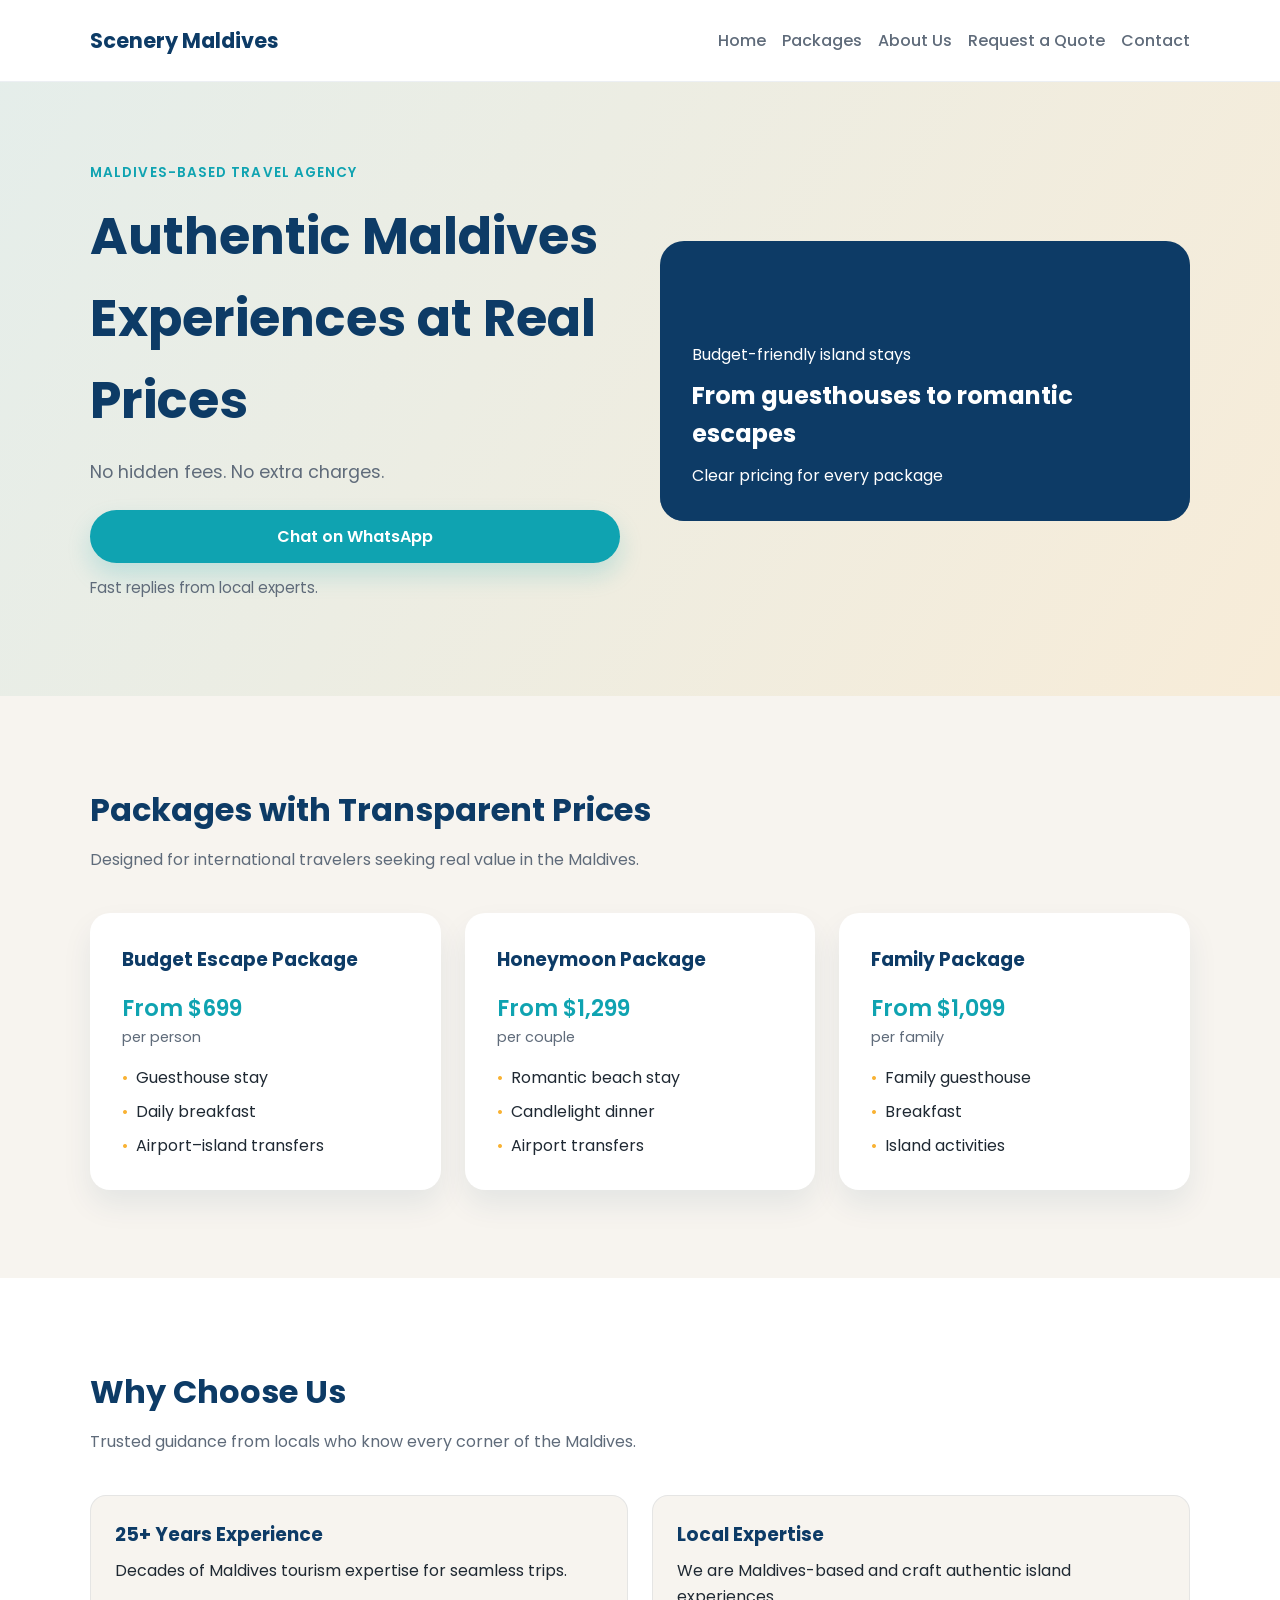
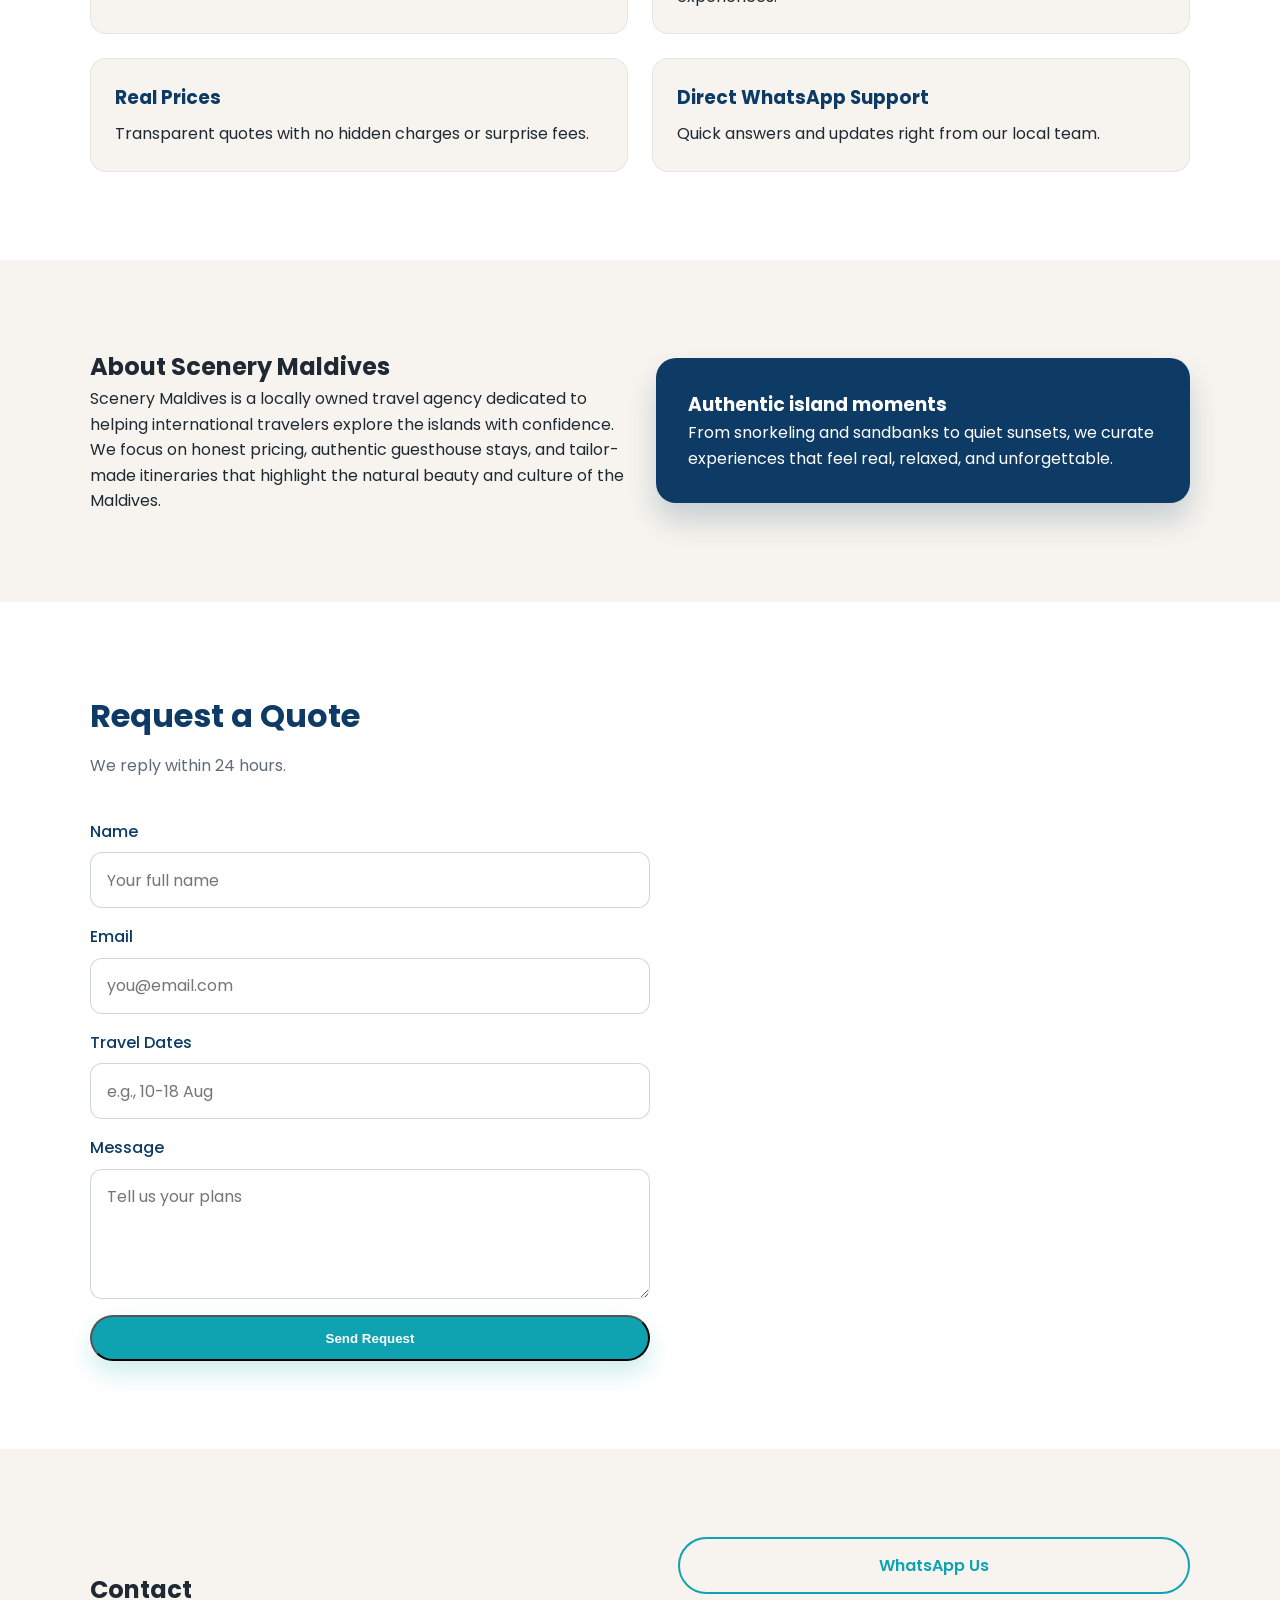
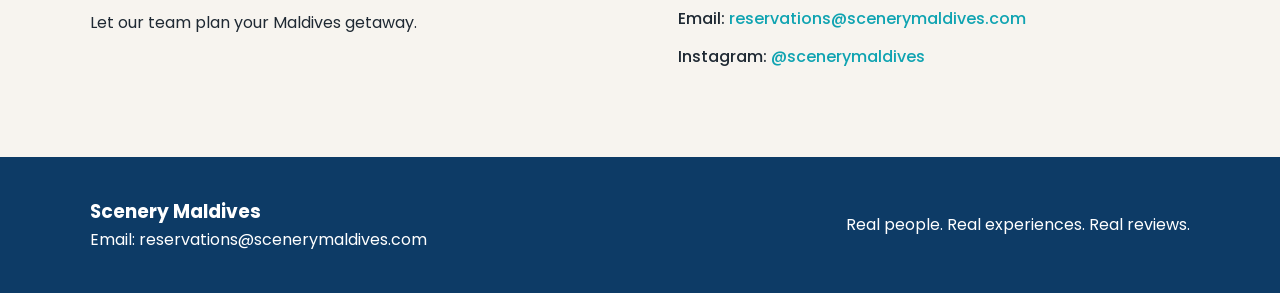
==== commit da92808d: "Add Scenery Maldives travel site" ====
--- a/index.html
+++ b/index.html
@@ -1,162 +1,199 @@
-<!doctype html>
+<!DOCTYPE html>
 <html lang="en">
   <head>
     <meta charset="UTF-8" />
     <meta name="viewport" content="width=device-width, initial-scale=1.0" />
-    <title>Azure Maldives Travel</title>
-    <link rel="stylesheet" href="style.css" />
+    <meta
+      name="description"
+      content="Scenery Maldives offers budget-friendly Maldives travel packages with real prices, local expertise, and authentic island experiences."
+    />
+    <title>Scenery Maldives | Budget-Friendly Maldives Packages</title>
     <link rel="preconnect" href="https://fonts.googleapis.com" />
     <link rel="preconnect" href="https://fonts.gstatic.com" crossorigin />
     <link
-      href="https://fonts.googleapis.com/css2?family=Playfair+Display:wght@500;600;700&family=Inter:wght@300;400;500;600&display=swap"
+      href="https://fonts.googleapis.com/css2?family=Poppins:wght@300;400;500;600;700&display=swap"
       rel="stylesheet"
     />
+    <link rel="stylesheet" href="style.css" />
   </head>
   <body>
-    <header class="hero">
-      <nav class="nav">
-        <div class="brand">Azure Maldives</div>
-        <div class="nav-links">
+    <header class="site-header">
+      <div class="container nav-wrapper">
+        <a class="logo" href="#home">Scenery Maldives</a>
+        <nav class="nav" aria-label="Primary">
+          <a href="#home">Home</a>
           <a href="#packages">Packages</a>
-          <a href="packages.html">All Packages</a>
-          <a href="#map">Map</a>
+          <a href="#about">About Us</a>
+          <a href="#quote">Request a Quote</a>
           <a href="#contact">Contact</a>
-        </div>
-      </nav>
-      <div class="hero-content">
-        <p class="eyebrow">Luxury island escapes</p>
-        <h1>Wake up to turquoise lagoons in the Maldives.</h1>
-        <p class="hero-copy">
-          Curated resorts, private transfers, and sunset cruises designed by travel
-          experts who live for island time.
-        </p>
-        <div class="hero-actions">
-          <a class="button primary" href="#packages">Explore packages</a>
-          <a class="button ghost" href="#contact">Plan my trip</a>
-        </div>
-        <div class="hero-highlights">
-          <div>
-            <span>120+</span>
-            <p>Island partners</p>
-          </div>
-          <div>
-            <span>24/7</span>
-            <p>Concierge support</p>
-          </div>
-          <div>
-            <span>5★</span>
-            <p>Guest ratings</p>
-          </div>
-        </div>
+        </nav>
       </div>
     </header>
 
     <main>
-      <section id="packages" class="section packages">
-        <div class="section-heading">
-          <h2>Maldives packages</h2>
-          <p>Choose from romantic getaways, family fun, or epic diving adventures.</p>
-        </div>
-        <div class="package-grid">
-          <article class="package-card">
-            <h3>Lagoon Romance</h3>
-            <p class="package-desc">Overwater villa, candlelit dinners, couples spa.</p>
-            <div class="package-meta">
-              <span>4 nights</span>
-              <span>From</span>
+      <section id="home" class="hero">
+        <div class="container hero-content">
+          <div>
+            <p class="eyebrow">Maldives-based travel agency</p>
+            <h1>Authentic Maldives Experiences at Real Prices</h1>
+            <p class="subtitle">No hidden fees. No extra charges.</p>
+            <div class="hero-actions">
+              <a class="btn primary" href="https://wa.me/9607251500">Chat on WhatsApp</a>
+              <p class="hero-note">Fast replies from local experts.</p>
             </div>
-            <div class="package-price">$2,450</div>
-            <button class="button small">Reserve</button>
-          </article>
-          <article class="package-card featured">
-            <div class="badge">Most loved</div>
-            <h3>Azure Explorer</h3>
-            <p class="package-desc">Snorkeling safaris, sandbank picnic, speedboat.</p>
-            <div class="package-meta">
-              <span>6 nights</span>
-              <span>From</span>
+          </div>
+          <div class="hero-card" role="img" aria-label="Tropical Maldives beach">
+            <div class="hero-card-content">
+              <p>Budget-friendly island stays</p>
+              <h2>From guesthouses to romantic escapes</h2>
+              <span>Clear pricing for every package</span>
             </div>
-            <div class="package-price">$3,780</div>
-            <button class="button small">Reserve</button>
-          </article>
-          <article class="package-card">
-            <h3>Family Waves</h3>
-            <p class="package-desc">Beach villa, kids club, guided island hopping.</p>
-            <div class="package-meta">
-              <span>5 nights</span>
-              <span>From</span>
-            </div>
-            <div class="package-price">$2,990</div>
-            <button class="button small">Reserve</button>
-          </article>
-        </div>
-      </section>
-
-      <section id="map" class="section map-section">
-        <div class="section-heading">
-          <h2>Find Fodhdhoo, Maldives</h2>
-          <p>
-            Discover the serene island of Fodhdhoo in Noonu Atoll and start planning
-            your stay.
-          </p>
-        </div>
-        <div class="map-card">
-          <iframe
-            title="Map of Fodhdhoo, Maldives"
-            src="https://www.google.com/maps?q=Fodhdhoo%20Maldives&output=embed"
-            loading="lazy"
-            referrerpolicy="no-referrer-when-downgrade"
-          ></iframe>
-          <div class="map-details">
-            <h3>Fodhdhoo Island</h3>
-            <p>
-              A hidden gem with vivid reefs, quiet beaches, and authentic Maldivian
-              culture. We arrange speedboat transfers and curated island tours.
-            </p>
-            <a class="button ghost" href="packages.html">See Fodhdhoo packages</a>
           </div>
         </div>
       </section>
 
-      <section id="experiences" class="section experiences">
-        <div class="experience-card">
-          <h2>Signature experiences</h2>
-          <ul>
-            <li>Sunrise dolphin cruise with onboard breakfast.</li>
-            <li>Private seaplane transfers over coral atolls.</li>
-            <li>Chef-hosted reef dining under the stars.</li>
-          </ul>
+      <section id="packages" class="section packages">
+        <div class="container">
+          <div class="section-header">
+            <h2>Packages with Transparent Prices</h2>
+            <p>Designed for international travelers seeking real value in the Maldives.</p>
+          </div>
+          <div class="cards">
+            <article class="card">
+              <h3>Budget Escape Package</h3>
+              <p class="price">From $699 <span>per person</span></p>
+              <ul>
+                <li>Guesthouse stay</li>
+                <li>Daily breakfast</li>
+                <li>Airport–island transfers</li>
+              </ul>
+            </article>
+            <article class="card">
+              <h3>Honeymoon Package</h3>
+              <p class="price">From $1,299 <span>per couple</span></p>
+              <ul>
+                <li>Romantic beach stay</li>
+                <li>Candlelight dinner</li>
+                <li>Airport transfers</li>
+              </ul>
+            </article>
+            <article class="card">
+              <h3>Family Package</h3>
+              <p class="price">From $1,099 <span>per family</span></p>
+              <ul>
+                <li>Family guesthouse</li>
+                <li>Breakfast</li>
+                <li>Island activities</li>
+              </ul>
+            </article>
+          </div>
         </div>
-        <div class="experience-card">
-          <h2>Why travel with us</h2>
-          <ul>
-            <li>Local concierge coordinating every detail.</li>
-            <li>Flexible booking with transparent pricing.</li>
-            <li>Hand-picked resorts with sustainability focus.</li>
-          </ul>
+      </section>
+
+      <section class="section why-us">
+        <div class="container">
+          <div class="section-header">
+            <h2>Why Choose Us</h2>
+            <p>Trusted guidance from locals who know every corner of the Maldives.</p>
+          </div>
+          <div class="highlights">
+            <div class="highlight">
+              <h3>25+ Years Experience</h3>
+              <p>Decades of Maldives tourism expertise for seamless trips.</p>
+            </div>
+            <div class="highlight">
+              <h3>Local Expertise</h3>
+              <p>We are Maldives-based and craft authentic island experiences.</p>
+            </div>
+            <div class="highlight">
+              <h3>Real Prices</h3>
+              <p>Transparent quotes with no hidden charges or surprise fees.</p>
+            </div>
+            <div class="highlight">
+              <h3>Direct WhatsApp Support</h3>
+              <p>Quick answers and updates right from our local team.</p>
+            </div>
+          </div>
+        </div>
+      </section>
+
+      <section id="about" class="section about">
+        <div class="container about-grid">
+          <div>
+            <h2>About Scenery Maldives</h2>
+            <p>
+              Scenery Maldives is a locally owned travel agency dedicated to helping
+              international travelers explore the islands with confidence. We focus on
+              honest pricing, authentic guesthouse stays, and tailor-made itineraries that
+              highlight the natural beauty and culture of the Maldives.
+            </p>
+          </div>
+          <div class="about-card">
+            <h3>Authentic island moments</h3>
+            <p>
+              From snorkeling and sandbanks to quiet sunsets, we curate experiences that
+              feel real, relaxed, and unforgettable.
+            </p>
+          </div>
+        </div>
+      </section>
+
+      <section id="quote" class="section quote">
+        <div class="container">
+          <div class="section-header">
+            <h2>Request a Quote</h2>
+            <p>We reply within 24 hours.</p>
+          </div>
+          <form class="quote-form">
+            <label>
+              Name
+              <input type="text" name="name" placeholder="Your full name" required />
+            </label>
+            <label>
+              Email
+              <input type="email" name="email" placeholder="you@email.com" required />
+            </label>
+            <label>
+              Travel Dates
+              <input type="text" name="dates" placeholder="e.g., 10-18 Aug" required />
+            </label>
+            <label>
+              Message
+              <textarea name="message" rows="4" placeholder="Tell us your plans" required></textarea>
+            </label>
+            <button class="btn primary" type="submit">Send Request</button>
+          </form>
+        </div>
+      </section>
+
+      <section id="contact" class="section contact">
+        <div class="container contact-grid">
+          <div>
+            <h2>Contact</h2>
+            <p>Let our team plan your Maldives getaway.</p>
+          </div>
+          <div class="contact-actions">
+            <a class="btn secondary" href="https://wa.me/9607251500">WhatsApp Us</a>
+            <p>
+              Email: <a href="mailto:reservations@scenerymaldives.com">reservations@scenerymaldives.com</a>
+            </p>
+            <p>
+              Instagram:
+              <a href="https://instagram.com" target="_blank" rel="noreferrer">@scenerymaldives</a>
+            </p>
+          </div>
         </div>
       </section>
     </main>
 
-    <footer id="contact" class="footer">
-      <div>
-        <h2>Ready to plan your escape?</h2>
-        <p>Send your dates and wishlist. We will craft your Maldives story.</p>
-      </div>
-      <div class="footer-actions">
-        <a class="button primary" href="mailto:hello@azuremaldives.com">Email us</a>
-        <a class="button ghost" href="tel:+9600000000">Call +960 000 0000</a>
+    <footer class="site-footer">
+      <div class="container footer-content">
+        <div>
+          <h3>Scenery Maldives</h3>
+          <p>Email: reservations@scenerymaldives.com</p>
+        </div>
+        <p>Real people. Real experiences. Real reviews.</p>
       </div>
     </footer>
-
-    <a
-      class="whatsapp"
-      href="https://wa.me/9600000000"
-      target="_blank"
-      rel="noreferrer"
-      aria-label="Chat on WhatsApp"
-    >
-      WhatsApp
-    </a>
   </body>
 </html>
--- a/style.css
+++ b/style.css
@@ -1,11 +1,12 @@
 :root {
   color-scheme: light;
-  --navy: #0c2a3a;
-  --teal: #1aa6a6;
-  --aqua: #c9f2f5;
-  --sand: #f8f1e6;
+  --deep-blue: #0d3b66;
+  --lagoon: #0fa3b1;
+  --sunset: #f9b233;
+  --sand: #f7f4ef;
   --white: #ffffff;
-  --shadow: 0 24px 60px rgba(12, 42, 58, 0.15);
+  --text: #1f2933;
+  --muted: #5f6b7a;
 }
 
 * {
@@ -14,9 +15,13 @@
   padding: 0;
 }
 
+html {
+  scroll-behavior: smooth;
+}
+
 body {
-  font-family: "Inter", system-ui, sans-serif;
-  color: var(--navy);
+  font-family: "Poppins", sans-serif;
+  color: var(--text);
   background: var(--sand);
   line-height: 1.6;
 }
@@ -26,341 +31,353 @@
   text-decoration: none;
 }
 
-.hero {
-  min-height: 90vh;
-  padding: 32px 7vw 80px;
-  background: linear-gradient(120deg, rgba(255, 255, 255, 0.92), rgba(201, 242, 245, 0.6)),
-    url("https://images.unsplash.com/photo-1507525428034-b723cf961d3e?auto=format&fit=crop&w=1600&q=80")
-      center/cover;
-  display: flex;
-  flex-direction: column;
-  gap: 60px;
-}
-
-.page-hero {
-  padding: 32px 7vw 70px;
-  background: linear-gradient(140deg, rgba(12, 42, 58, 0.85), rgba(26, 166, 166, 0.65)),
-    url("https://images.unsplash.com/photo-1500375592092-40eb2168fd21?auto=format&fit=crop&w=1600&q=80")
-      center/cover;
-  color: var(--white);
-}
-
-.page-hero-content {
-  max-width: 600px;
-  margin-top: 48px;
-  display: grid;
-  gap: 16px;
-}
-
-.page-hero h1 {
-  font-family: "Playfair Display", serif;
-  font-size: clamp(2.4rem, 4vw, 3.6rem);
-}
-
-.nav {
-  display: flex;
-  justify-content: space-between;
-  align-items: center;
-  flex-wrap: wrap;
-  gap: 16px;
-}
-
-.brand {
-  font-family: "Playfair Display", serif;
-  font-weight: 700;
-  font-size: 1.6rem;
-}
-
-.nav-links {
-  display: flex;
-  gap: 24px;
-  font-weight: 500;
-}
-
-.hero-content {
+img {
+  max-width: 100%;
+  display: block;
+}
+
+.container {
+  width: min(1100px, 90%);
+  margin: 0 auto;
+}
+
+.section {
+  padding: 4.5rem 0;
+}
+
+.section-header {
   max-width: 640px;
-  display: flex;
-  flex-direction: column;
-  gap: 24px;
-}
-
-.eyebrow {
-  text-transform: uppercase;
-  letter-spacing: 0.2em;
-  font-size: 0.75rem;
-  font-weight: 600;
-}
-
-.hero h1 {
-  font-family: "Playfair Display", serif;
-  font-size: clamp(2.4rem, 4vw, 3.8rem);
-  line-height: 1.2;
-}
-
-.hero-copy {
-  font-size: 1.05rem;
-  color: rgba(12, 42, 58, 0.8);
-}
-
-.hero-actions {
-  display: flex;
-  gap: 16px;
-  flex-wrap: wrap;
-}
-
-.button {
+  margin-bottom: 2.5rem;
+}
+
+.section-header h2 {
+  font-size: clamp(1.8rem, 2.5vw, 2.4rem);
+  margin-bottom: 0.75rem;
+  color: var(--deep-blue);
+}
+
+.section-header p {
+  color: var(--muted);
+}
+
+.btn {
   display: inline-flex;
   align-items: center;
   justify-content: center;
-  border-radius: 999px;
-  padding: 12px 28px;
-  font-weight: 600;
-  border: 2px solid transparent;
-  transition: transform 0.2s ease, box-shadow 0.2s ease;
-}
-
-.button.primary {
-  background: var(--teal);
-  color: var(--white);
-  box-shadow: var(--shadow);
-}
-
-.button.ghost {
-  border-color: currentcolor;
-}
-
-.button.small {
-  padding: 10px 22px;
-  font-size: 0.95rem;
-}
-
-.button:hover {
-  transform: translateY(-2px);
-  box-shadow: 0 12px 24px rgba(12, 42, 58, 0.18);
-}
-
-.hero-highlights {
-  display: grid;
-  grid-template-columns: repeat(auto-fit, minmax(140px, 1fr));
-  gap: 16px;
-  background: rgba(255, 255, 255, 0.8);
-  padding: 20px 24px;
-  border-radius: 18px;
-  box-shadow: var(--shadow);
-}
-
-.hero-highlights span {
-  font-weight: 700;
-  font-size: 1.4rem;
-}
-
-.section {
-  padding: 80px 7vw;
-}
-
-.section-heading {
-  text-align: center;
-  max-width: 720px;
-  margin: 0 auto 48px;
-}
-
-.section-heading h2 {
-  font-family: "Playfair Display", serif;
-  font-size: clamp(2rem, 3vw, 2.8rem);
-}
-
-.package-grid {
-  display: grid;
-  grid-template-columns: repeat(auto-fit, minmax(230px, 1fr));
-  gap: 24px;
-}
-
-.package-card {
-  background: var(--white);
-  border-radius: 20px;
-  padding: 28px;
-  box-shadow: var(--shadow);
-  display: flex;
-  flex-direction: column;
-  gap: 16px;
-  position: relative;
-}
-
-.package-card.featured {
-  border: 2px solid var(--teal);
-  transform: translateY(-12px);
-}
-
-.badge {
-  background: var(--teal);
-  color: var(--white);
-  padding: 6px 12px;
-  border-radius: 999px;
-  font-size: 0.75rem;
-  width: fit-content;
-}
-
-.package-desc {
-  color: rgba(12, 42, 58, 0.75);
-}
-
-.package-meta {
-  display: flex;
-  justify-content: space-between;
-  font-weight: 600;
-}
-
-.package-price {
-  font-size: 1.8rem;
-  font-weight: 700;
-}
-
-.package-list {
-  list-style: none;
-  display: grid;
-  gap: 8px;
-  color: rgba(12, 42, 58, 0.75);
-  margin-top: 4px;
-}
-
-.package-list li::before {
-  content: "•";
-  color: var(--teal);
-  margin-right: 8px;
-}
-
-.map-section {
-  padding-top: 40px;
-}
-
-.map-card {
-  display: grid;
-  grid-template-columns: repeat(auto-fit, minmax(260px, 1fr));
-  gap: 24px;
-  background: var(--white);
-  border-radius: 24px;
-  padding: 28px;
-  box-shadow: var(--shadow);
-  align-items: center;
-}
-
-.map-card iframe {
-  width: 100%;
-  min-height: 320px;
-  border: 0;
-  border-radius: 18px;
-}
-
-.map-details {
-  display: grid;
-  gap: 16px;
-}
-
-.map-details h3 {
-  font-family: "Playfair Display", serif;
-  font-size: 1.7rem;
-}
-
-.experiences {
-  display: grid;
-  grid-template-columns: repeat(auto-fit, minmax(260px, 1fr));
-  gap: 24px;
-}
-
-.experience-card {
-  background: linear-gradient(130deg, var(--white), var(--aqua));
-  border-radius: 22px;
-  padding: 32px;
-  box-shadow: var(--shadow);
-}
-
-.experience-card h2 {
-  font-family: "Playfair Display", serif;
-  margin-bottom: 16px;
-}
-
-.experience-card ul {
-  list-style: none;
-  display: grid;
-  gap: 12px;
-}
-
-.experience-card li::before {
-  content: "●";
-  color: var(--teal);
-  margin-right: 8px;
-}
-
-.footer {
-  padding: 60px 7vw;
-  background: var(--navy);
-  color: var(--white);
-  display: flex;
-  align-items: center;
-  justify-content: space-between;
-  flex-wrap: wrap;
-  gap: 24px;
-}
-
-.footer h2 {
-  font-family: "Playfair Display", serif;
-  font-size: 2rem;
-}
-
-.footer-actions {
-  display: flex;
-  gap: 16px;
-  flex-wrap: wrap;
-}
-
-.whatsapp {
-  position: fixed;
-  right: 24px;
-  bottom: 24px;
-  background: #25d366;
-  color: var(--white);
-  padding: 14px 22px;
+  padding: 0.85rem 1.8rem;
   border-radius: 999px;
   font-weight: 600;
-  box-shadow: var(--shadow);
-}
-
-@media (max-width: 900px) {
+  transition: transform 0.2s ease, box-shadow 0.2s ease;
+}
+
+.btn.primary {
+  background: var(--lagoon);
+  color: var(--white);
+  box-shadow: 0 12px 24px rgba(15, 163, 177, 0.2);
+}
+
+.btn.secondary {
+  border: 2px solid var(--lagoon);
+  color: var(--lagoon);
+  background: transparent;
+}
+
+.btn:hover,
+.btn:focus-visible {
+  transform: translateY(-2px);
+  box-shadow: 0 12px 24px rgba(13, 59, 102, 0.15);
+}
+
+.site-header {
+  background: var(--white);
+  position: sticky;
+  top: 0;
+  z-index: 10;
+  border-bottom: 1px solid rgba(13, 59, 102, 0.08);
+}
+
+.nav-wrapper {
+  display: flex;
+  flex-direction: column;
+  gap: 1rem;
+  padding: 1.5rem 0;
+}
+
+.logo {
+  font-weight: 700;
+  font-size: 1.3rem;
+  color: var(--deep-blue);
+}
+
+.nav {
+  display: flex;
+  flex-wrap: wrap;
+  gap: 1rem;
+  font-weight: 500;
+}
+
+.nav a {
+  color: var(--muted);
+  transition: color 0.2s ease;
+}
+
+.nav a:hover,
+.nav a:focus-visible {
+  color: var(--deep-blue);
+}
+
+.hero {
+  background: linear-gradient(120deg, rgba(15, 163, 177, 0.08), rgba(249, 178, 51, 0.12));
+  padding: 4rem 0 5rem;
+}
+
+.hero-content {
+  display: grid;
+  gap: 2.5rem;
+}
+
+.eyebrow {
+  color: var(--lagoon);
+  font-weight: 600;
+  letter-spacing: 0.08em;
+  text-transform: uppercase;
+  font-size: 0.85rem;
+  margin-bottom: 0.75rem;
+}
+
+.hero h1 {
+  font-size: clamp(2.3rem, 4vw, 3.5rem);
+  color: var(--deep-blue);
+  margin-bottom: 1rem;
+}
+
+.subtitle {
+  font-size: 1.1rem;
+  color: var(--muted);
+  margin-bottom: 1.5rem;
+}
+
+.hero-actions {
+  display: flex;
+  flex-direction: column;
+  gap: 0.8rem;
+}
+
+.hero-note {
+  color: var(--muted);
+  font-size: 0.95rem;
+}
+
+.hero-card {
+  background: url("https://images.unsplash.com/photo-1507525428034-b723cf961d3e?auto=format&fit=crop&w=900&q=80")
+      center/cover,
+    var(--deep-blue);
+  color: var(--white);
+  border-radius: 24px;
+  min-height: 280px;
+  display: flex;
+  align-items: flex-end;
+  padding: 2rem;
+  position: relative;
+  overflow: hidden;
+}
+
+.hero-card::after {
+  content: "";
+  position: absolute;
+  inset: 0;
+  background: linear-gradient(180deg, rgba(13, 59, 102, 0) 0%, rgba(13, 59, 102, 0.75) 100%);
+}
+
+.hero-card-content {
+  position: relative;
+  z-index: 1;
+}
+
+.hero-card-content h2 {
+  font-size: 1.5rem;
+  margin: 0.6rem 0;
+}
+
+.cards {
+  display: grid;
+  gap: 1.5rem;
+}
+
+.card {
+  background: var(--white);
+  padding: 2rem;
+  border-radius: 20px;
+  box-shadow: 0 15px 30px rgba(13, 59, 102, 0.08);
+  display: grid;
+  gap: 1rem;
+}
+
+.card h3 {
+  color: var(--deep-blue);
+}
+
+.price {
+  font-size: 1.4rem;
+  font-weight: 600;
+  color: var(--lagoon);
+}
+
+.price span {
+  display: block;
+  font-size: 0.9rem;
+  font-weight: 400;
+  color: var(--muted);
+}
+
+.card ul {
+  list-style: none;
+  display: grid;
+  gap: 0.5rem;
+}
+
+.card ul li::before {
+  content: "•";
+  color: var(--sunset);
+  margin-right: 0.5rem;
+}
+
+.why-us {
+  background: var(--white);
+}
+
+.highlights {
+  display: grid;
+  gap: 1.5rem;
+}
+
+.highlight {
+  background: var(--sand);
+  padding: 1.5rem;
+  border-radius: 16px;
+  border: 1px solid rgba(13, 59, 102, 0.08);
+}
+
+.highlight h3 {
+  color: var(--deep-blue);
+  margin-bottom: 0.5rem;
+}
+
+.about-grid {
+  display: grid;
+  gap: 2rem;
+  align-items: center;
+}
+
+.about-card {
+  background: var(--deep-blue);
+  color: var(--white);
+  padding: 2rem;
+  border-radius: 20px;
+  box-shadow: 0 18px 30px rgba(13, 59, 102, 0.2);
+}
+
+.quote {
+  background: var(--white);
+}
+
+.quote-form {
+  display: grid;
+  gap: 1rem;
+  max-width: 560px;
+}
+
+.quote-form label {
+  font-weight: 500;
+  display: grid;
+  gap: 0.5rem;
+  color: var(--deep-blue);
+}
+
+.quote-form input,
+.quote-form textarea {
+  padding: 0.9rem 1rem;
+  border-radius: 12px;
+  border: 1px solid rgba(13, 59, 102, 0.2);
+  font-family: inherit;
+  font-size: 1rem;
+}
+
+.quote-form input:focus,
+.quote-form textarea:focus {
+  outline: 2px solid rgba(15, 163, 177, 0.4);
+  border-color: var(--lagoon);
+}
+
+.contact-grid {
+  display: grid;
+  gap: 1.5rem;
+  align-items: center;
+}
+
+.contact-actions {
+  display: grid;
+  gap: 0.75rem;
+  font-weight: 500;
+}
+
+.contact a {
+  color: var(--lagoon);
+}
+
+.site-footer {
+  background: var(--deep-blue);
+  color: var(--white);
+  padding: 2.5rem 0;
+}
+
+.footer-content {
+  display: flex;
+  flex-direction: column;
+  gap: 1rem;
+}
+
+@media (min-width: 768px) {
+  .nav-wrapper {
+    flex-direction: row;
+    align-items: center;
+    justify-content: space-between;
+  }
+
+  .hero-content {
+    grid-template-columns: repeat(2, 1fr);
+    align-items: center;
+  }
+
+  .cards {
+    grid-template-columns: repeat(3, 1fr);
+  }
+
+  .highlights {
+    grid-template-columns: repeat(2, 1fr);
+  }
+
+  .about-grid {
+    grid-template-columns: repeat(2, 1fr);
+  }
+
+  .contact-grid {
+    grid-template-columns: 1.1fr 1fr;
+  }
+
+  .footer-content {
+    flex-direction: row;
+    justify-content: space-between;
+    align-items: center;
+  }
+}
+
+@media (min-width: 1024px) {
+  .section {
+    padding: 5.5rem 0;
+  }
+
   .hero {
-    padding-top: 24px;
-  }
-
-  .nav-links {
-    width: 100%;
-    justify-content: center;
-  }
-
-  .package-card.featured {
-    transform: none;
-  }
-}
-
-@media (max-width: 600px) {
-  .hero {
-    min-height: auto;
-    gap: 40px;
-  }
-
-  .nav {
-    flex-direction: column;
-  }
-
-  .hero-highlights {
-    grid-template-columns: 1fr;
-    text-align: center;
-  }
-
-  .footer {
-    text-align: center;
-    flex-direction: column;
-  }
-
-  .page-hero {
-    padding-bottom: 48px;
-  }
-}
+    padding: 5rem 0 6rem;
+  }
+}
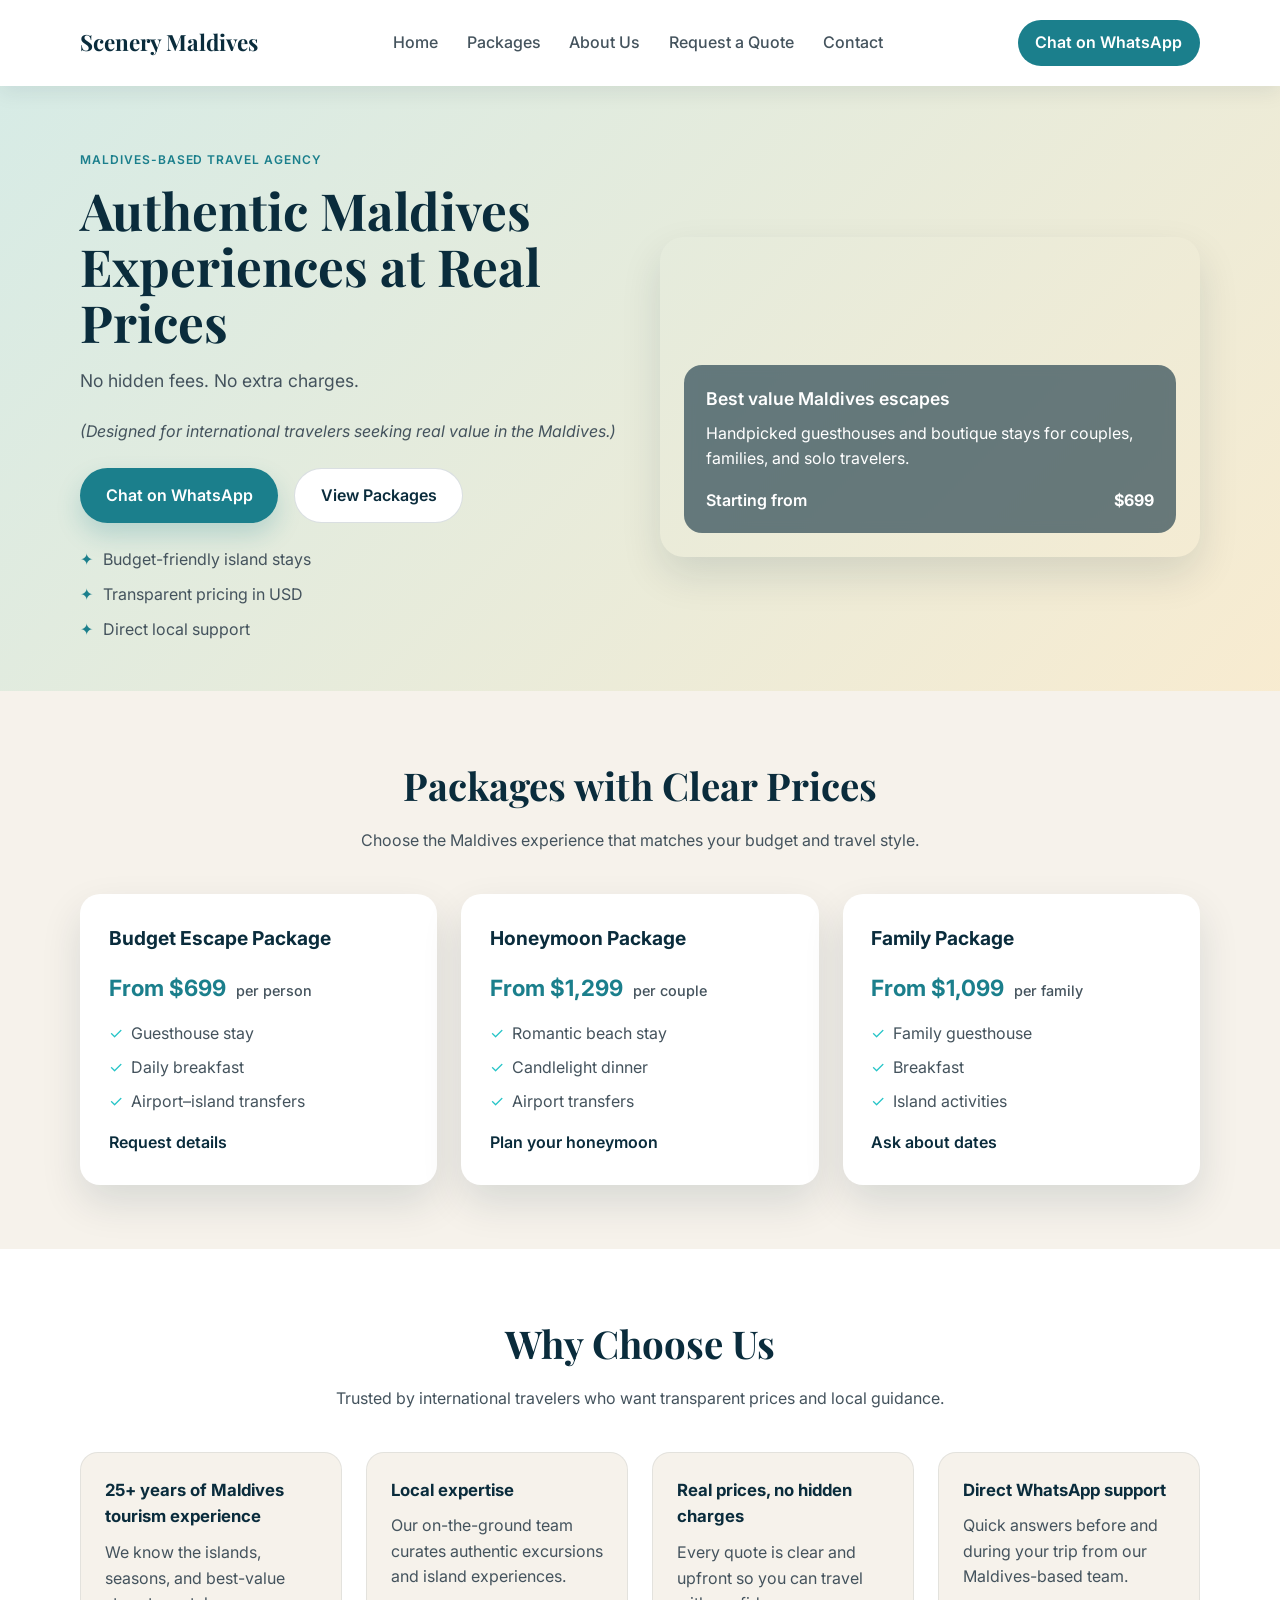
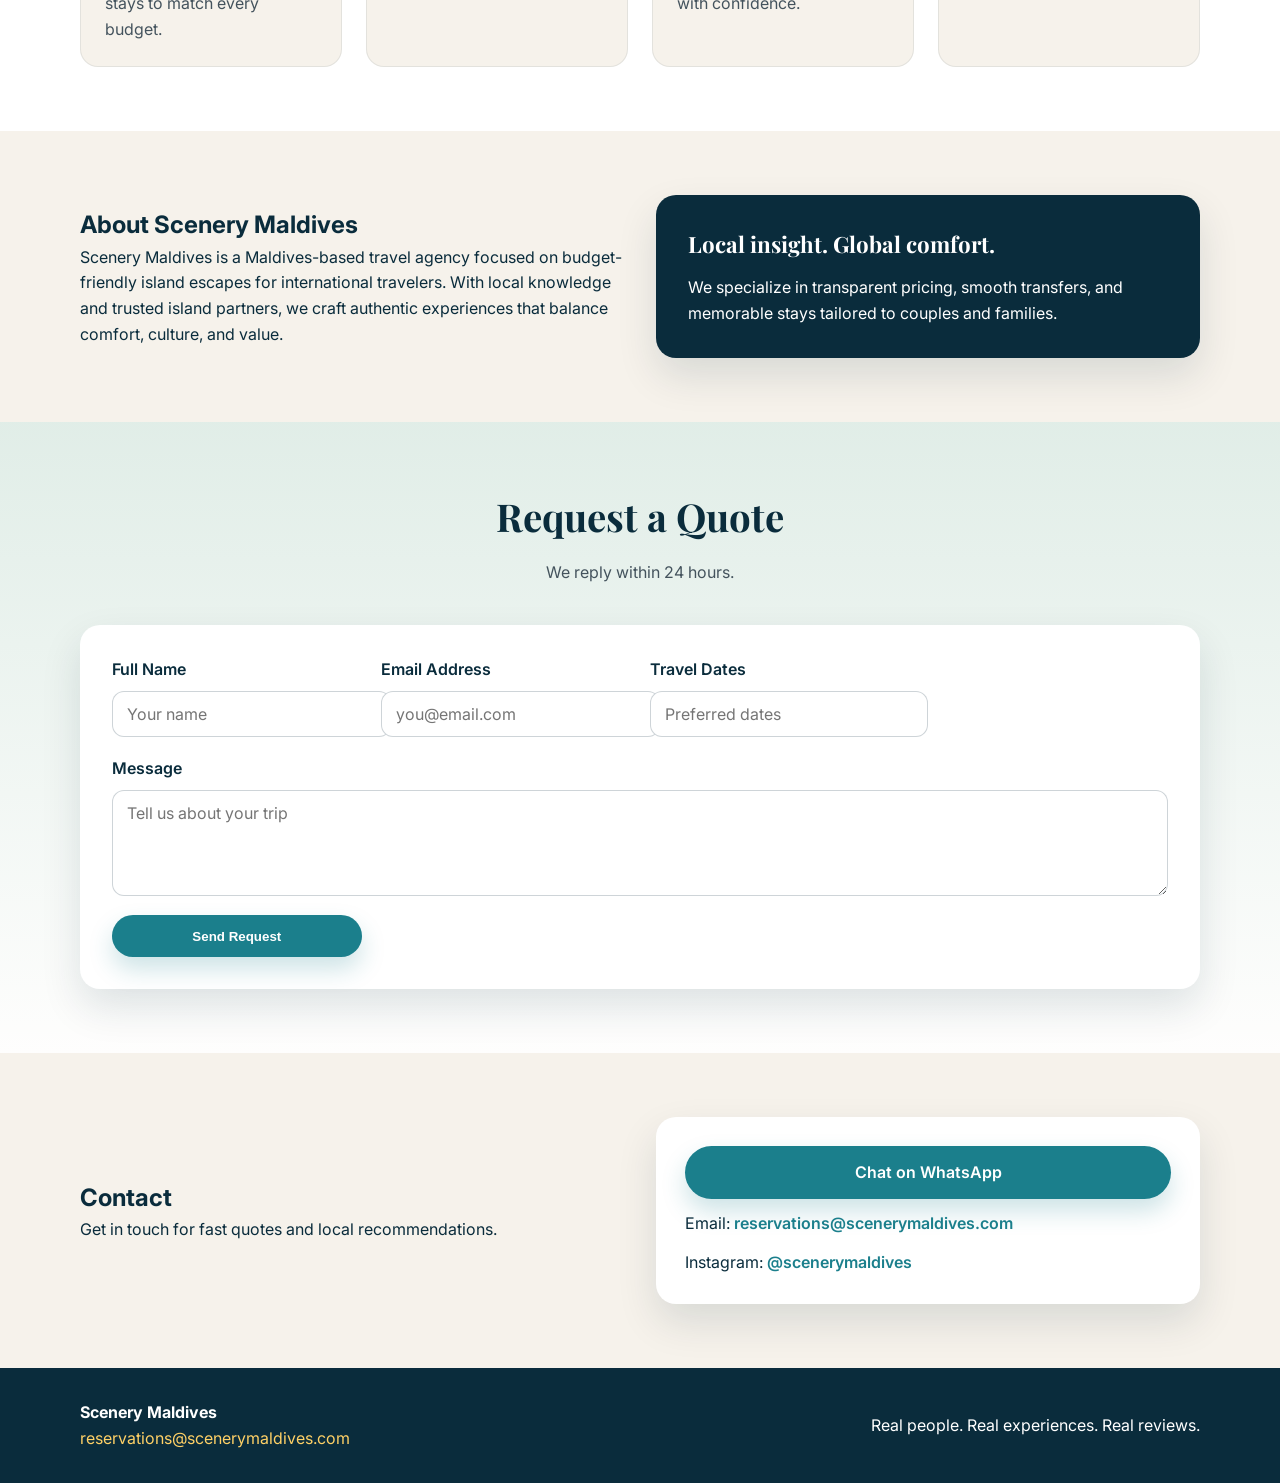
==== commit fe203eec: "Add hero note for international travelers" ====
--- a/index.html
+++ b/index.html
@@ -2,64 +2,81 @@
 <html lang="en">
   <head>
     <meta charset="UTF-8" />
-    <meta name="viewport" content="width=device-width, initial-scale=1.0" />
+    <meta name="viewport" content="width=device-width, initial-scale=1" />
+    <title>Scenery Maldives | Budget-Friendly Maldives Packages</title>
     <meta
       name="description"
-      content="Scenery Maldives offers budget-friendly Maldives travel packages with real prices, local expertise, and authentic island experiences."
-    />
-    <title>Scenery Maldives | Budget-Friendly Maldives Packages</title>
-    <link rel="preconnect" href="https://fonts.googleapis.com" />
-    <link rel="preconnect" href="https://fonts.gstatic.com" crossorigin />
+      content="Scenery Maldives offers budget-friendly Maldives packages with real prices, local expertise, and direct WhatsApp support."
+    />
+    <link rel="stylesheet" href="style.css" />
     <link
-      href="https://fonts.googleapis.com/css2?family=Poppins:wght@300;400;500;600;700&display=swap"
+      rel="preconnect"
+      href="https://fonts.googleapis.com"
+    />
+    <link
+      rel="preconnect"
+      href="https://fonts.gstatic.com"
+      crossorigin
+    />
+    <link
+      href="https://fonts.googleapis.com/css2?family=Inter:wght@300;400;500;600;700&family=Playfair+Display:wght@600;700&display=swap"
       rel="stylesheet"
     />
-    <link rel="stylesheet" href="style.css" />
   </head>
   <body>
     <header class="site-header">
-      <div class="container nav-wrapper">
-        <a class="logo" href="#home">Scenery Maldives</a>
-        <nav class="nav" aria-label="Primary">
-          <a href="#home">Home</a>
+      <div class="container header-content">
+        <a class="logo" href="#top">Scenery Maldives</a>
+        <nav class="site-nav" aria-label="Primary">
+          <a href="#top">Home</a>
           <a href="#packages">Packages</a>
           <a href="#about">About Us</a>
           <a href="#quote">Request a Quote</a>
           <a href="#contact">Contact</a>
         </nav>
+        <a class="nav-cta" href="https://wa.me/9607251500">Chat on WhatsApp</a>
       </div>
     </header>
 
-    <main>
-      <section id="home" class="hero">
-        <div class="container hero-content">
-          <div>
+    <main id="top">
+      <section class="hero">
+        <div class="container hero-grid">
+          <div class="hero-copy">
             <p class="eyebrow">Maldives-based travel agency</p>
             <h1>Authentic Maldives Experiences at Real Prices</h1>
-            <p class="subtitle">No hidden fees. No extra charges.</p>
+            <p class="subheadline">No hidden fees. No extra charges.</p>
+            <p class="hero-note"><em>(Designed for international travelers seeking real value in the Maldives.)</em></p>
             <div class="hero-actions">
-              <a class="btn primary" href="https://wa.me/9607251500">Chat on WhatsApp</a>
-              <p class="hero-note">Fast replies from local experts.</p>
-            </div>
-          </div>
-          <div class="hero-card" role="img" aria-label="Tropical Maldives beach">
+              <a class="primary-btn" href="https://wa.me/9607251500">Chat on WhatsApp</a>
+              <a class="secondary-btn" href="#packages">View Packages</a>
+            </div>
+            <ul class="hero-highlights">
+              <li>Budget-friendly island stays</li>
+              <li>Transparent pricing in USD</li>
+              <li>Direct local support</li>
+            </ul>
+          </div>
+          <div class="hero-card" role="img" aria-label="Tropical lagoon with palm trees">
             <div class="hero-card-content">
-              <p>Budget-friendly island stays</p>
-              <h2>From guesthouses to romantic escapes</h2>
-              <span>Clear pricing for every package</span>
-            </div>
-          </div>
-        </div>
-      </section>
-
-      <section id="packages" class="section packages">
+              <p class="hero-card-title">Best value Maldives escapes</p>
+              <p>Handpicked guesthouses and boutique stays for couples, families, and solo travelers.</p>
+              <div class="hero-card-info">
+                <span>Starting from</span>
+                <strong>$699</strong>
+              </div>
+            </div>
+          </div>
+        </div>
+      </section>
+
+      <section id="packages" class="section">
         <div class="container">
-          <div class="section-header">
-            <h2>Packages with Transparent Prices</h2>
-            <p>Designed for international travelers seeking real value in the Maldives.</p>
-          </div>
-          <div class="cards">
-            <article class="card">
+          <div class="section-heading">
+            <h2>Packages with Clear Prices</h2>
+            <p>Choose the Maldives experience that matches your budget and travel style.</p>
+          </div>
+          <div class="cards-grid">
+            <article class="package-card">
               <h3>Budget Escape Package</h3>
               <p class="price">From $699 <span>per person</span></p>
               <ul>
@@ -67,8 +84,9 @@
                 <li>Daily breakfast</li>
                 <li>Airport–island transfers</li>
               </ul>
+              <a class="card-link" href="#quote">Request details</a>
             </article>
-            <article class="card">
+            <article class="package-card">
               <h3>Honeymoon Package</h3>
               <p class="price">From $1,299 <span>per couple</span></p>
               <ul>
@@ -76,8 +94,9 @@
                 <li>Candlelight dinner</li>
                 <li>Airport transfers</li>
               </ul>
+              <a class="card-link" href="#quote">Plan your honeymoon</a>
             </article>
-            <article class="card">
+            <article class="package-card">
               <h3>Family Package</h3>
               <p class="price">From $1,099 <span>per family</span></p>
               <ul>
@@ -85,6 +104,7 @@
                 <li>Breakfast</li>
                 <li>Island activities</li>
               </ul>
+              <a class="card-link" href="#quote">Ask about dates</a>
             </article>
           </div>
         </div>
@@ -92,26 +112,26 @@
 
       <section class="section why-us">
         <div class="container">
-          <div class="section-header">
+          <div class="section-heading">
             <h2>Why Choose Us</h2>
-            <p>Trusted guidance from locals who know every corner of the Maldives.</p>
-          </div>
-          <div class="highlights">
-            <div class="highlight">
-              <h3>25+ Years Experience</h3>
-              <p>Decades of Maldives tourism expertise for seamless trips.</p>
-            </div>
-            <div class="highlight">
-              <h3>Local Expertise</h3>
-              <p>We are Maldives-based and craft authentic island experiences.</p>
-            </div>
-            <div class="highlight">
-              <h3>Real Prices</h3>
-              <p>Transparent quotes with no hidden charges or surprise fees.</p>
-            </div>
-            <div class="highlight">
-              <h3>Direct WhatsApp Support</h3>
-              <p>Quick answers and updates right from our local team.</p>
+            <p>Trusted by international travelers who want transparent prices and local guidance.</p>
+          </div>
+          <div class="features-grid">
+            <div class="feature">
+              <h3>25+ years of Maldives tourism experience</h3>
+              <p>We know the islands, seasons, and best-value stays to match every budget.</p>
+            </div>
+            <div class="feature">
+              <h3>Local expertise</h3>
+              <p>Our on-the-ground team curates authentic excursions and island experiences.</p>
+            </div>
+            <div class="feature">
+              <h3>Real prices, no hidden charges</h3>
+              <p>Every quote is clear and upfront so you can travel with confidence.</p>
+            </div>
+            <div class="feature">
+              <h3>Direct WhatsApp support</h3>
+              <p>Quick answers before and during your trip from our Maldives-based team.</p>
             </div>
           </div>
         </div>
@@ -122,46 +142,42 @@
           <div>
             <h2>About Scenery Maldives</h2>
             <p>
-              Scenery Maldives is a locally owned travel agency dedicated to helping
-              international travelers explore the islands with confidence. We focus on
-              honest pricing, authentic guesthouse stays, and tailor-made itineraries that
-              highlight the natural beauty and culture of the Maldives.
+              Scenery Maldives is a Maldives-based travel agency focused on budget-friendly island escapes for
+              international travelers. With local knowledge and trusted island partners, we craft authentic
+              experiences that balance comfort, culture, and value.
             </p>
           </div>
-          <div class="about-card">
-            <h3>Authentic island moments</h3>
-            <p>
-              From snorkeling and sandbanks to quiet sunsets, we curate experiences that
-              feel real, relaxed, and unforgettable.
-            </p>
+          <div class="about-highlight">
+            <h3>Local insight. Global comfort.</h3>
+            <p>We specialize in transparent pricing, smooth transfers, and memorable stays tailored to couples and families.</p>
           </div>
         </div>
       </section>
 
       <section id="quote" class="section quote">
         <div class="container">
-          <div class="section-header">
+          <div class="section-heading">
             <h2>Request a Quote</h2>
             <p>We reply within 24 hours.</p>
           </div>
           <form class="quote-form">
             <label>
-              Name
-              <input type="text" name="name" placeholder="Your full name" required />
+              Full Name
+              <input type="text" name="name" placeholder="Your name" required />
             </label>
             <label>
-              Email
+              Email Address
               <input type="email" name="email" placeholder="you@email.com" required />
             </label>
             <label>
               Travel Dates
-              <input type="text" name="dates" placeholder="e.g., 10-18 Aug" required />
-            </label>
-            <label>
+              <input type="text" name="dates" placeholder="Preferred dates" />
+            </label>
+            <label class="full">
               Message
-              <textarea name="message" rows="4" placeholder="Tell us your plans" required></textarea>
-            </label>
-            <button class="btn primary" type="submit">Send Request</button>
+              <textarea name="message" rows="4" placeholder="Tell us about your trip"></textarea>
+            </label>
+            <button type="submit" class="primary-btn">Send Request</button>
           </form>
         </div>
       </section>
@@ -170,16 +186,15 @@
         <div class="container contact-grid">
           <div>
             <h2>Contact</h2>
-            <p>Let our team plan your Maldives getaway.</p>
-          </div>
-          <div class="contact-actions">
-            <a class="btn secondary" href="https://wa.me/9607251500">WhatsApp Us</a>
+            <p>Get in touch for fast quotes and local recommendations.</p>
+          </div>
+          <div class="contact-card">
+            <a class="primary-btn" href="https://wa.me/9607251500">Chat on WhatsApp</a>
             <p>
               Email: <a href="mailto:reservations@scenerymaldives.com">reservations@scenerymaldives.com</a>
             </p>
             <p>
-              Instagram:
-              <a href="https://instagram.com" target="_blank" rel="noreferrer">@scenerymaldives</a>
+              Instagram: <a href="https://www.instagram.com">@scenerymaldives</a>
             </p>
           </div>
         </div>
@@ -189,8 +204,10 @@
     <footer class="site-footer">
       <div class="container footer-content">
         <div>
-          <h3>Scenery Maldives</h3>
-          <p>Email: reservations@scenerymaldives.com</p>
+          <strong>Scenery Maldives</strong>
+          <p>
+            <a href="mailto:reservations@scenerymaldives.com">reservations@scenerymaldives.com</a>
+          </p>
         </div>
         <p>Real people. Real experiences. Real reviews.</p>
       </div>
--- a/style.css
+++ b/style.css
@@ -1,12 +1,13 @@
 :root {
   color-scheme: light;
-  --deep-blue: #0d3b66;
-  --lagoon: #0fa3b1;
-  --sunset: #f9b233;
-  --sand: #f7f4ef;
+  --navy: #0a2c3c;
+  --teal: #1b7f8c;
+  --aqua: #24c4c7;
+  --sand: #f6f2eb;
+  --sun: #ffd166;
   --white: #ffffff;
-  --text: #1f2933;
-  --muted: #5f6b7a;
+  --slate: #44535d;
+  --shadow: 0 18px 40px rgba(10, 44, 60, 0.12);
 }
 
 * {
@@ -17,12 +18,13 @@
 
 html {
   scroll-behavior: smooth;
+  font-size: 16px;
 }
 
 body {
-  font-family: "Poppins", sans-serif;
-  color: var(--text);
+  font-family: "Inter", system-ui, -apple-system, sans-serif;
   background: var(--sand);
+  color: var(--navy);
   line-height: 1.6;
 }
 
@@ -31,61 +33,22 @@
   text-decoration: none;
 }
 
+a:focus-visible,
+button:focus-visible,
+input:focus-visible,
+textarea:focus-visible {
+  outline: 3px solid var(--sun);
+  outline-offset: 3px;
+}
+
 img {
   max-width: 100%;
   display: block;
 }
 
 .container {
-  width: min(1100px, 90%);
+  width: min(1120px, 92vw);
   margin: 0 auto;
-}
-
-.section {
-  padding: 4.5rem 0;
-}
-
-.section-header {
-  max-width: 640px;
-  margin-bottom: 2.5rem;
-}
-
-.section-header h2 {
-  font-size: clamp(1.8rem, 2.5vw, 2.4rem);
-  margin-bottom: 0.75rem;
-  color: var(--deep-blue);
-}
-
-.section-header p {
-  color: var(--muted);
-}
-
-.btn {
-  display: inline-flex;
-  align-items: center;
-  justify-content: center;
-  padding: 0.85rem 1.8rem;
-  border-radius: 999px;
-  font-weight: 600;
-  transition: transform 0.2s ease, box-shadow 0.2s ease;
-}
-
-.btn.primary {
-  background: var(--lagoon);
-  color: var(--white);
-  box-shadow: 0 12px 24px rgba(15, 163, 177, 0.2);
-}
-
-.btn.secondary {
-  border: 2px solid var(--lagoon);
-  color: var(--lagoon);
-  background: transparent;
-}
-
-.btn:hover,
-.btn:focus-visible {
-  transform: translateY(-2px);
-  box-shadow: 0 12px 24px rgba(13, 59, 102, 0.15);
 }
 
 .site-header {
@@ -93,291 +56,412 @@
   position: sticky;
   top: 0;
   z-index: 10;
-  border-bottom: 1px solid rgba(13, 59, 102, 0.08);
-}
-
-.nav-wrapper {
-  display: flex;
-  flex-direction: column;
+  box-shadow: 0 6px 20px rgba(10, 44, 60, 0.08);
+}
+
+.header-content {
+  display: flex;
+  flex-wrap: wrap;
+  align-items: center;
+  justify-content: space-between;
   gap: 1rem;
-  padding: 1.5rem 0;
+  padding: 1.25rem 0;
 }
 
 .logo {
+  font-family: "Playfair Display", serif;
+  font-size: 1.4rem;
   font-weight: 700;
-  font-size: 1.3rem;
-  color: var(--deep-blue);
-}
-
-.nav {
+  color: var(--navy);
+}
+
+.site-nav {
   display: flex;
   flex-wrap: wrap;
   gap: 1rem;
   font-weight: 500;
-}
-
-.nav a {
-  color: var(--muted);
-  transition: color 0.2s ease;
-}
-
-.nav a:hover,
-.nav a:focus-visible {
-  color: var(--deep-blue);
+  color: var(--slate);
+}
+
+.site-nav a {
+  padding: 0.35rem 0.4rem;
+  border-radius: 999px;
+  transition: color 0.2s ease, background 0.2s ease;
+}
+
+.site-nav a:hover {
+  color: var(--navy);
+  background: rgba(36, 196, 199, 0.12);
+}
+
+.nav-cta {
+  padding: 0.65rem 1.1rem;
+  border-radius: 999px;
+  background: var(--teal);
+  color: var(--white);
+  font-weight: 600;
+  transition: transform 0.2s ease, box-shadow 0.2s ease;
+}
+
+.nav-cta:hover {
+  transform: translateY(-2px);
+  box-shadow: var(--shadow);
 }
 
 .hero {
-  background: linear-gradient(120deg, rgba(15, 163, 177, 0.08), rgba(249, 178, 51, 0.12));
-  padding: 4rem 0 5rem;
-}
-
-.hero-content {
-  display: grid;
+  background: linear-gradient(135deg, rgba(36, 196, 199, 0.15), rgba(255, 209, 102, 0.2));
+  padding: 4rem 0 3rem;
+}
+
+.hero-grid {
+  display: grid;
+  grid-template-columns: repeat(auto-fit, minmax(260px, 1fr));
   gap: 2.5rem;
+  align-items: center;
 }
 
 .eyebrow {
-  color: var(--lagoon);
+  text-transform: uppercase;
   font-weight: 600;
   letter-spacing: 0.08em;
-  text-transform: uppercase;
-  font-size: 0.85rem;
+  color: var(--teal);
+  font-size: 0.75rem;
   margin-bottom: 0.75rem;
 }
 
 .hero h1 {
-  font-size: clamp(2.3rem, 4vw, 3.5rem);
-  color: var(--deep-blue);
+  font-family: "Playfair Display", serif;
+  font-size: clamp(2.2rem, 4vw, 3.4rem);
+  line-height: 1.1;
   margin-bottom: 1rem;
 }
 
-.subtitle {
+.subheadline {
   font-size: 1.1rem;
-  color: var(--muted);
+  color: var(--slate);
   margin-bottom: 1.5rem;
 }
 
+.hero-note {
+  color: var(--slate);
+  margin-bottom: 1.5rem;
+}
+
 .hero-actions {
   display: flex;
-  flex-direction: column;
-  gap: 0.8rem;
-}
-
-.hero-note {
-  color: var(--muted);
-  font-size: 0.95rem;
+  flex-wrap: wrap;
+  gap: 1rem;
+  margin-bottom: 1.5rem;
+}
+
+.primary-btn,
+.secondary-btn {
+  display: inline-flex;
+  align-items: center;
+  justify-content: center;
+  padding: 0.85rem 1.6rem;
+  border-radius: 999px;
+  font-weight: 600;
+  border: none;
+  cursor: pointer;
+  transition: transform 0.2s ease, box-shadow 0.2s ease, background 0.2s ease;
+}
+
+.primary-btn {
+  background: var(--teal);
+  color: var(--white);
+  box-shadow: 0 12px 24px rgba(27, 127, 140, 0.22);
+}
+
+.primary-btn:hover {
+  transform: translateY(-2px);
+  box-shadow: var(--shadow);
+  background: #146b75;
+}
+
+.secondary-btn {
+  background: var(--white);
+  color: var(--navy);
+  border: 1px solid rgba(10, 44, 60, 0.15);
+}
+
+.secondary-btn:hover {
+  transform: translateY(-2px);
+  border-color: rgba(10, 44, 60, 0.25);
+}
+
+.hero-highlights {
+  list-style: none;
+  display: grid;
+  gap: 0.6rem;
+  color: var(--slate);
+}
+
+.hero-highlights li::before {
+  content: "✦";
+  color: var(--teal);
+  margin-right: 0.6rem;
 }
 
 .hero-card {
-  background: url("https://images.unsplash.com/photo-1507525428034-b723cf961d3e?auto=format&fit=crop&w=900&q=80")
-      center/cover,
-    var(--deep-blue);
-  color: var(--white);
+  background: url("https://images.unsplash.com/photo-1507525428034-b723cf961d3e?auto=format&fit=crop&w=1200&q=80")
+    center/cover;
   border-radius: 24px;
-  min-height: 280px;
+  min-height: 320px;
   display: flex;
   align-items: flex-end;
-  padding: 2rem;
-  position: relative;
-  overflow: hidden;
-}
-
-.hero-card::after {
-  content: "";
-  position: absolute;
-  inset: 0;
-  background: linear-gradient(180deg, rgba(13, 59, 102, 0) 0%, rgba(13, 59, 102, 0.75) 100%);
+  padding: 1.5rem;
+  color: var(--white);
+  box-shadow: var(--shadow);
 }
 
 .hero-card-content {
-  position: relative;
-  z-index: 1;
-}
-
-.hero-card-content h2 {
-  font-size: 1.5rem;
-  margin: 0.6rem 0;
-}
-
-.cards {
+  background: rgba(10, 44, 60, 0.6);
+  padding: 1.2rem 1.4rem;
+  border-radius: 18px;
+  backdrop-filter: blur(6px);
+}
+
+.hero-card-title {
+  font-weight: 600;
+  font-size: 1.1rem;
+  margin-bottom: 0.5rem;
+}
+
+.hero-card-info {
+  display: flex;
+  justify-content: space-between;
+  align-items: center;
+  font-weight: 600;
+  margin-top: 1rem;
+}
+
+.section {
+  padding: 4rem 0;
+}
+
+.section-heading {
+  text-align: center;
+  margin-bottom: 2.5rem;
+}
+
+.section-heading h2 {
+  font-family: "Playfair Display", serif;
+  font-size: clamp(1.8rem, 3vw, 2.6rem);
+  margin-bottom: 0.75rem;
+}
+
+.section-heading p {
+  color: var(--slate);
+}
+
+.cards-grid {
   display: grid;
   gap: 1.5rem;
-}
-
-.card {
-  background: var(--white);
+  grid-template-columns: repeat(auto-fit, minmax(230px, 1fr));
+}
+
+.package-card {
+  background: var(--white);
+  padding: 1.8rem;
+  border-radius: 20px;
+  box-shadow: var(--shadow);
+  display: grid;
+  gap: 1rem;
+  min-height: 100%;
+}
+
+.package-card h3 {
+  font-size: 1.2rem;
+}
+
+.price {
+  font-size: 1.4rem;
+  font-weight: 700;
+  color: var(--teal);
+}
+
+.price span {
+  font-size: 0.9rem;
+  color: var(--slate);
+  font-weight: 500;
+  margin-left: 0.3rem;
+}
+
+.package-card ul {
+  list-style: none;
+  display: grid;
+  gap: 0.5rem;
+  color: var(--slate);
+}
+
+.package-card li::before {
+  content: "✓";
+  color: var(--aqua);
+  margin-right: 0.5rem;
+}
+
+.card-link {
+  color: var(--navy);
+  font-weight: 600;
+}
+
+.card-link:hover {
+  color: var(--teal);
+}
+
+.why-us {
+  background: var(--white);
+}
+
+.features-grid {
+  display: grid;
+  gap: 1.5rem;
+  grid-template-columns: repeat(auto-fit, minmax(220px, 1fr));
+}
+
+.feature {
+  background: var(--sand);
+  padding: 1.5rem;
+  border-radius: 18px;
+  border: 1px solid rgba(10, 44, 60, 0.08);
+}
+
+.feature h3 {
+  font-size: 1.05rem;
+  margin-bottom: 0.6rem;
+}
+
+.feature p {
+  color: var(--slate);
+}
+
+.about-grid {
+  display: grid;
+  gap: 2rem;
+  grid-template-columns: repeat(auto-fit, minmax(240px, 1fr));
+  align-items: center;
+}
+
+.about-highlight {
+  background: var(--navy);
+  color: var(--white);
   padding: 2rem;
   border-radius: 20px;
-  box-shadow: 0 15px 30px rgba(13, 59, 102, 0.08);
-  display: grid;
-  gap: 1rem;
-}
-
-.card h3 {
-  color: var(--deep-blue);
-}
-
-.price {
+  box-shadow: var(--shadow);
+}
+
+.about-highlight h3 {
+  font-family: "Playfair Display", serif;
   font-size: 1.4rem;
-  font-weight: 600;
-  color: var(--lagoon);
-}
-
-.price span {
-  display: block;
-  font-size: 0.9rem;
-  font-weight: 400;
-  color: var(--muted);
-}
-
-.card ul {
-  list-style: none;
-  display: grid;
-  gap: 0.5rem;
-}
-
-.card ul li::before {
-  content: "•";
-  color: var(--sunset);
-  margin-right: 0.5rem;
-}
-
-.why-us {
-  background: var(--white);
-}
-
-.highlights {
-  display: grid;
-  gap: 1.5rem;
-}
-
-.highlight {
-  background: var(--sand);
-  padding: 1.5rem;
-  border-radius: 16px;
-  border: 1px solid rgba(13, 59, 102, 0.08);
-}
-
-.highlight h3 {
-  color: var(--deep-blue);
-  margin-bottom: 0.5rem;
-}
-
-.about-grid {
-  display: grid;
-  gap: 2rem;
-  align-items: center;
-}
-
-.about-card {
-  background: var(--deep-blue);
-  color: var(--white);
+  margin-bottom: 0.75rem;
+}
+
+.quote {
+  background: linear-gradient(180deg, rgba(36, 196, 199, 0.1), rgba(255, 255, 255, 0.9));
+}
+
+.quote-form {
+  display: grid;
+  gap: 1.2rem;
+  grid-template-columns: repeat(auto-fit, minmax(220px, 1fr));
+  background: var(--white);
   padding: 2rem;
   border-radius: 20px;
-  box-shadow: 0 18px 30px rgba(13, 59, 102, 0.2);
-}
-
-.quote {
-  background: var(--white);
-}
-
-.quote-form {
-  display: grid;
-  gap: 1rem;
-  max-width: 560px;
+  box-shadow: var(--shadow);
 }
 
 .quote-form label {
-  font-weight: 500;
   display: grid;
   gap: 0.5rem;
-  color: var(--deep-blue);
+  font-weight: 600;
+  color: var(--navy);
 }
 
 .quote-form input,
 .quote-form textarea {
-  padding: 0.9rem 1rem;
   border-radius: 12px;
-  border: 1px solid rgba(13, 59, 102, 0.2);
+  border: 1px solid rgba(10, 44, 60, 0.2);
+  padding: 0.75rem 0.9rem;
   font-family: inherit;
   font-size: 1rem;
 }
 
-.quote-form input:focus,
-.quote-form textarea:focus {
-  outline: 2px solid rgba(15, 163, 177, 0.4);
-  border-color: var(--lagoon);
+.quote-form .full {
+  grid-column: 1 / -1;
 }
 
 .contact-grid {
   display: grid;
-  gap: 1.5rem;
-  align-items: center;
-}
-
-.contact-actions {
-  display: grid;
-  gap: 0.75rem;
-  font-weight: 500;
-}
-
-.contact a {
-  color: var(--lagoon);
+  gap: 2rem;
+  grid-template-columns: repeat(auto-fit, minmax(240px, 1fr));
+  align-items: center;
+}
+
+.contact-card {
+  background: var(--white);
+  padding: 1.8rem;
+  border-radius: 20px;
+  box-shadow: var(--shadow);
+  display: grid;
+  gap: 0.8rem;
+}
+
+.contact-card a {
+  color: var(--teal);
+  font-weight: 600;
+}
+
+.contact-card .primary-btn {
+  color: var(--white);
+  text-align: center;
 }
 
 .site-footer {
-  background: var(--deep-blue);
-  color: var(--white);
-  padding: 2.5rem 0;
+  background: var(--navy);
+  color: var(--white);
+  padding: 2rem 0;
 }
 
 .footer-content {
   display: flex;
-  flex-direction: column;
+  flex-wrap: wrap;
+  justify-content: space-between;
   gap: 1rem;
-}
-
-@media (min-width: 768px) {
-  .nav-wrapper {
-    flex-direction: row;
-    align-items: center;
-    justify-content: space-between;
-  }
-
-  .hero-content {
-    grid-template-columns: repeat(2, 1fr);
-    align-items: center;
-  }
-
-  .cards {
-    grid-template-columns: repeat(3, 1fr);
-  }
-
-  .highlights {
-    grid-template-columns: repeat(2, 1fr);
-  }
-
-  .about-grid {
-    grid-template-columns: repeat(2, 1fr);
-  }
-
-  .contact-grid {
-    grid-template-columns: 1.1fr 1fr;
-  }
-
-  .footer-content {
-    flex-direction: row;
-    justify-content: space-between;
-    align-items: center;
-  }
-}
-
-@media (min-width: 1024px) {
-  .section {
-    padding: 5.5rem 0;
+  align-items: center;
+}
+
+.footer-content a {
+  color: var(--sun);
+}
+
+@media (max-width: 720px) {
+  .site-nav {
+    width: 100%;
+    justify-content: center;
+  }
+
+  .nav-cta {
+    width: 100%;
+    text-align: center;
+  }
+
+  .header-content {
+    justify-content: center;
   }
 
   .hero {
-    padding: 5rem 0 6rem;
-  }
-}
+    padding: 3rem 0 2rem;
+  }
+}
+
+@media (max-width: 560px) {
+  .hero-actions {
+    flex-direction: column;
+    align-items: stretch;
+  }
+
+  .hero-card {
+    min-height: 260px;
+  }
+}
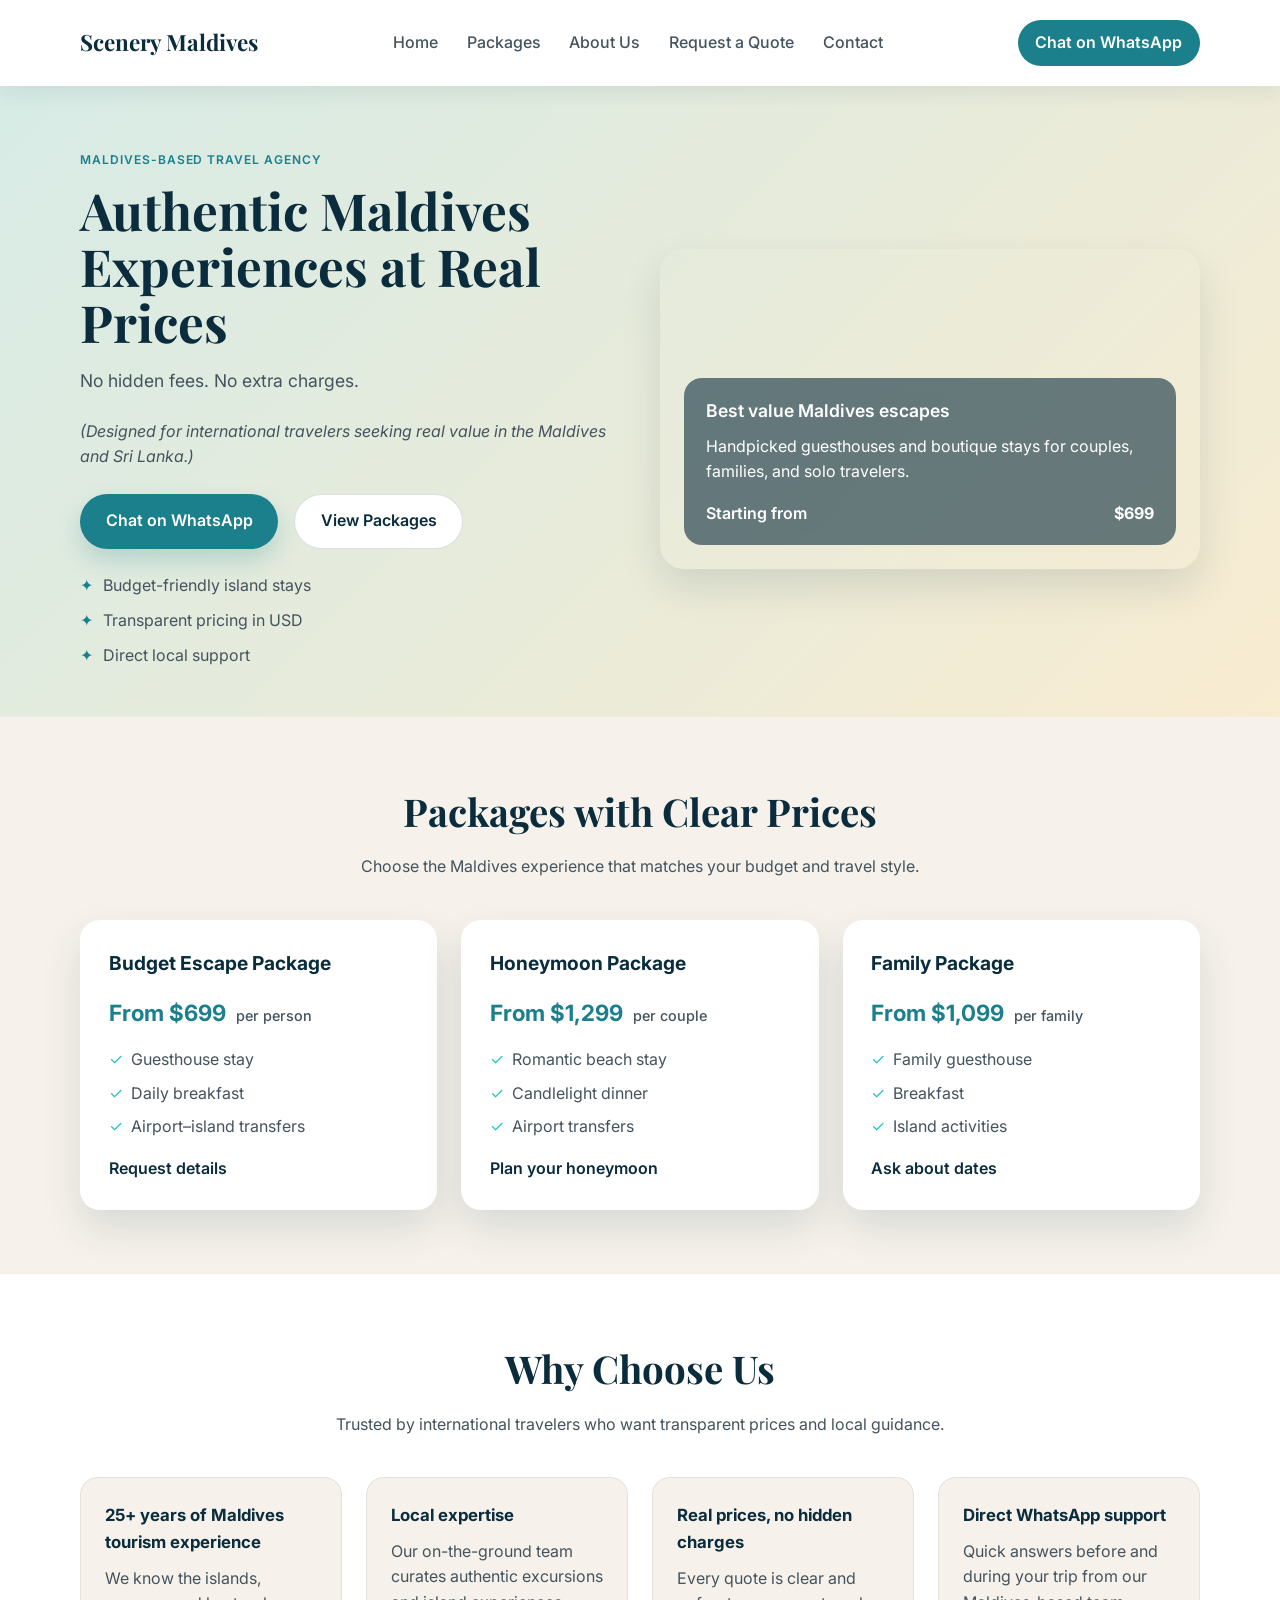
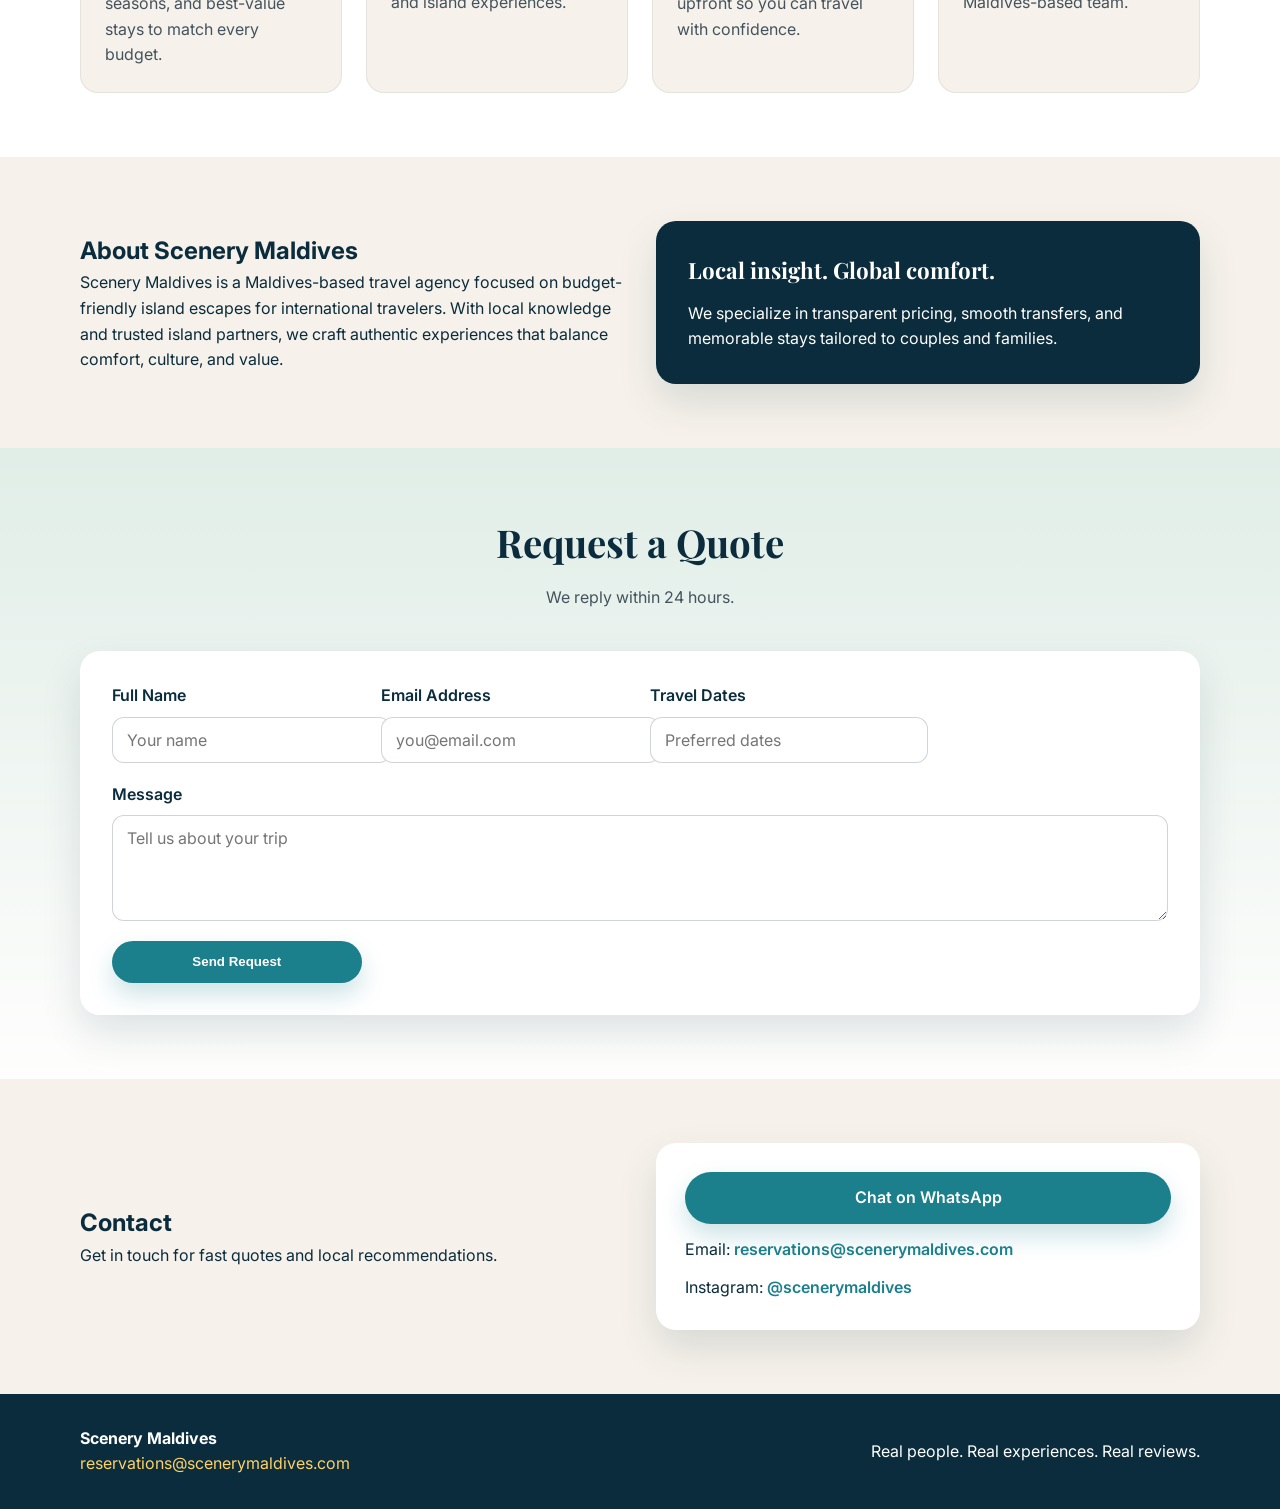
==== commit a6b1f4e9: "Update hero note to include Sri Lanka" ====
--- a/index.html
+++ b/index.html
@@ -45,7 +45,7 @@
             <p class="eyebrow">Maldives-based travel agency</p>
             <h1>Authentic Maldives Experiences at Real Prices</h1>
             <p class="subheadline">No hidden fees. No extra charges.</p>
-            <p class="hero-note"><em>(Designed for international travelers seeking real value in the Maldives.)</em></p>
+            <p class="hero-note"><em>(Designed for international travelers seeking real value in the Maldives and Sri Lanka.)</em></p>
             <div class="hero-actions">
               <a class="primary-btn" href="https://wa.me/9607251500">Chat on WhatsApp</a>
               <a class="secondary-btn" href="#packages">View Packages</a>
